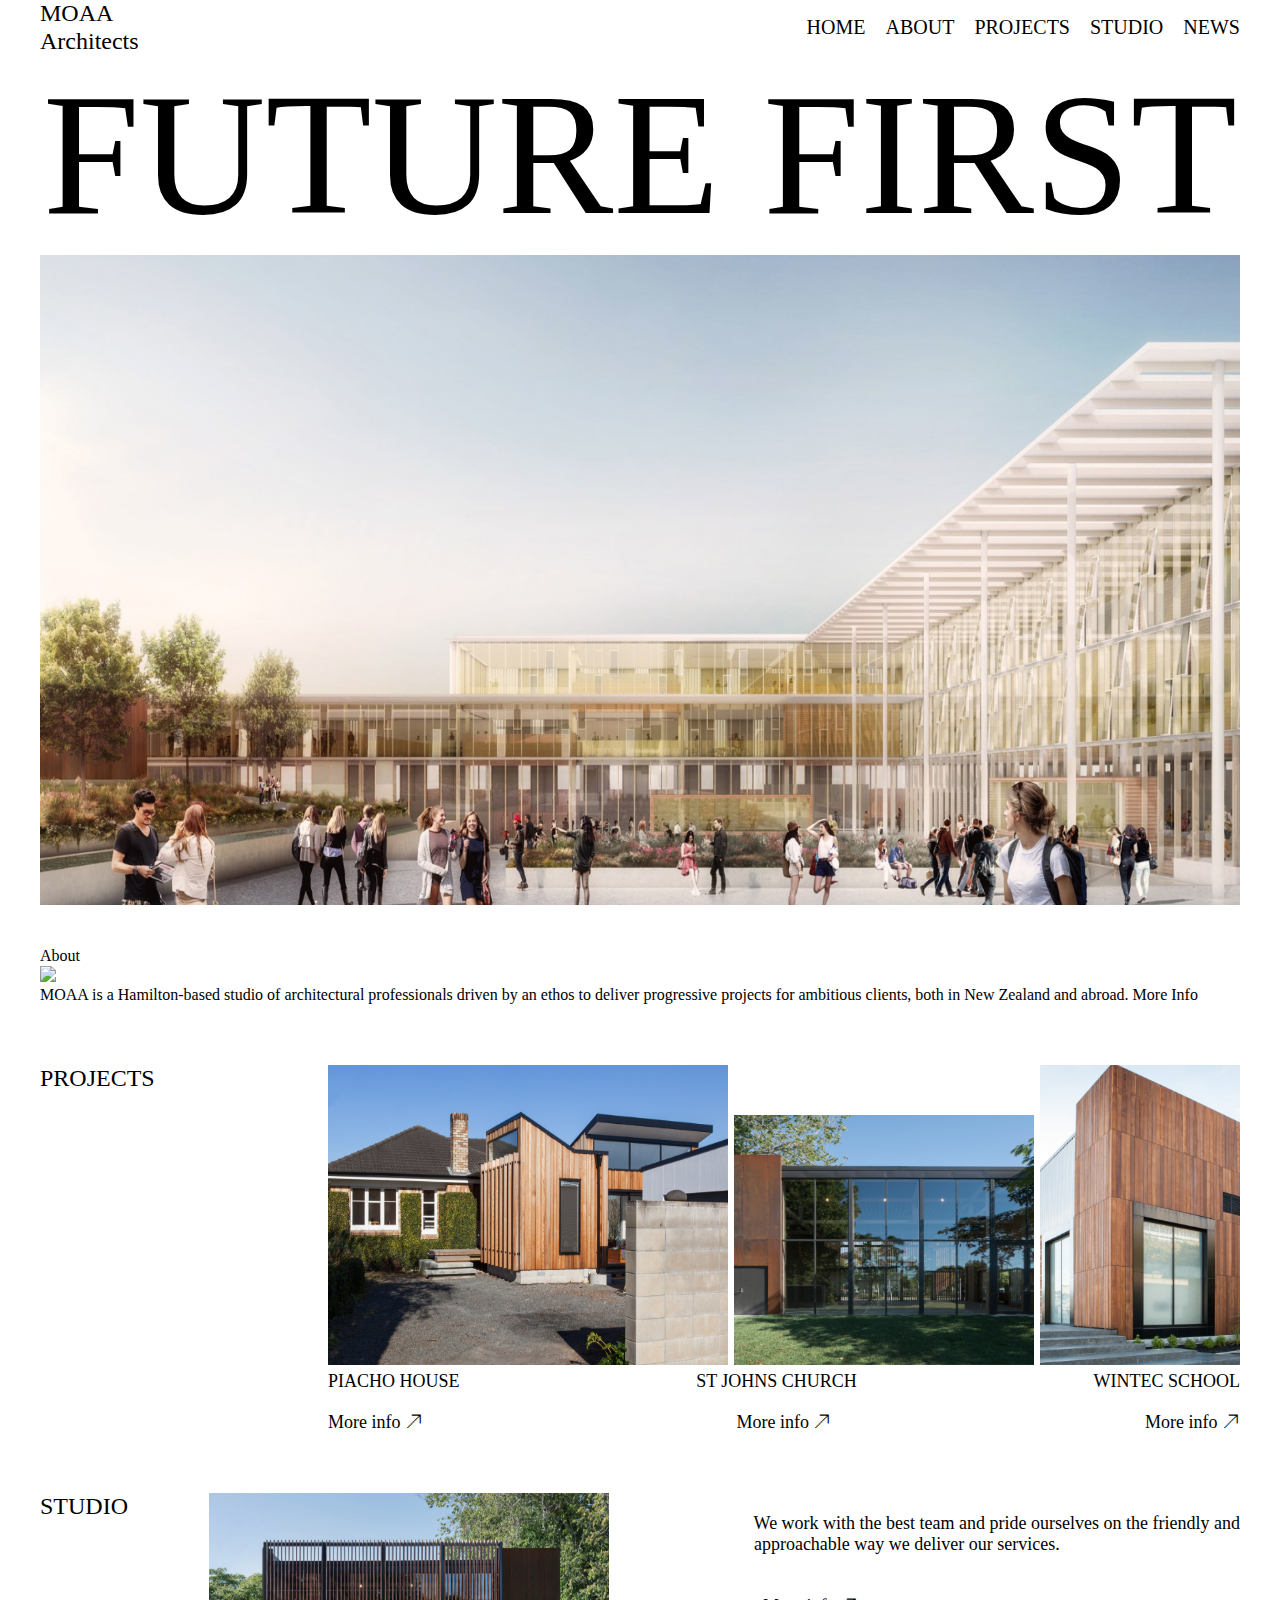
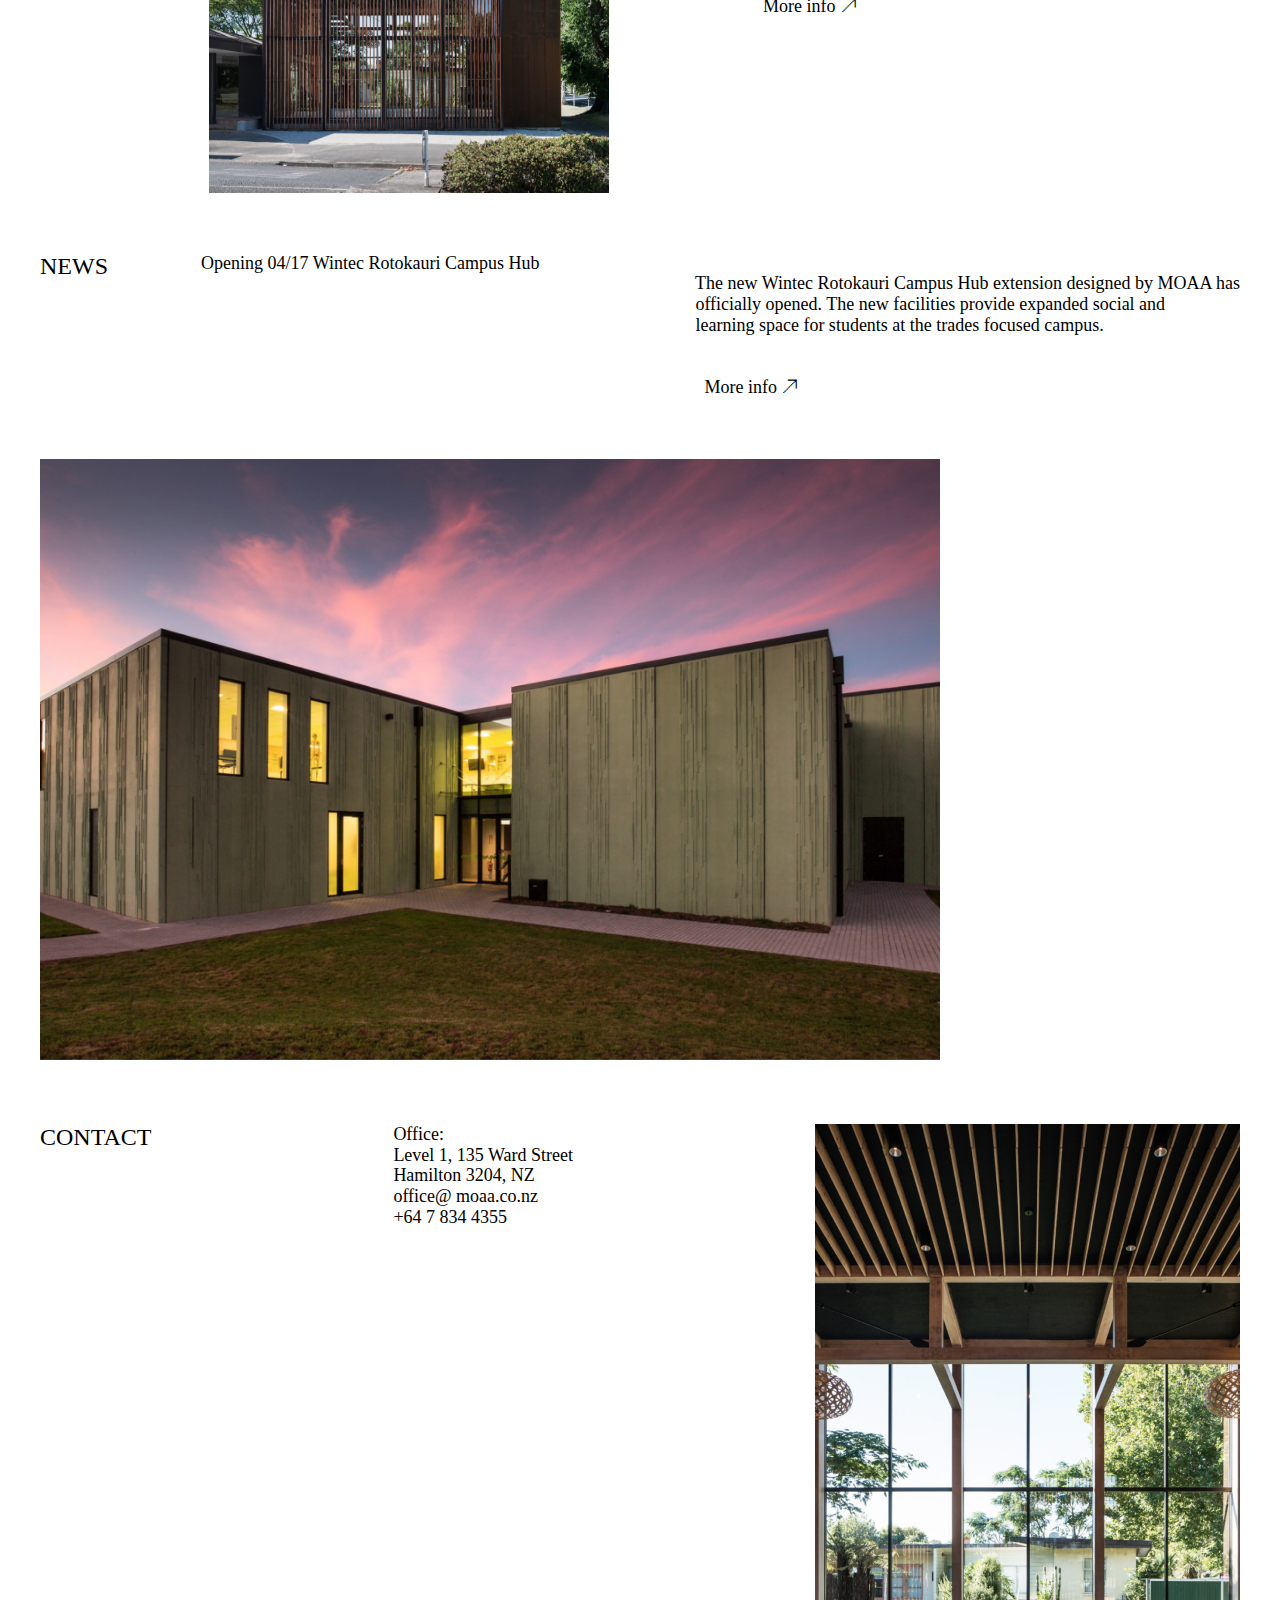
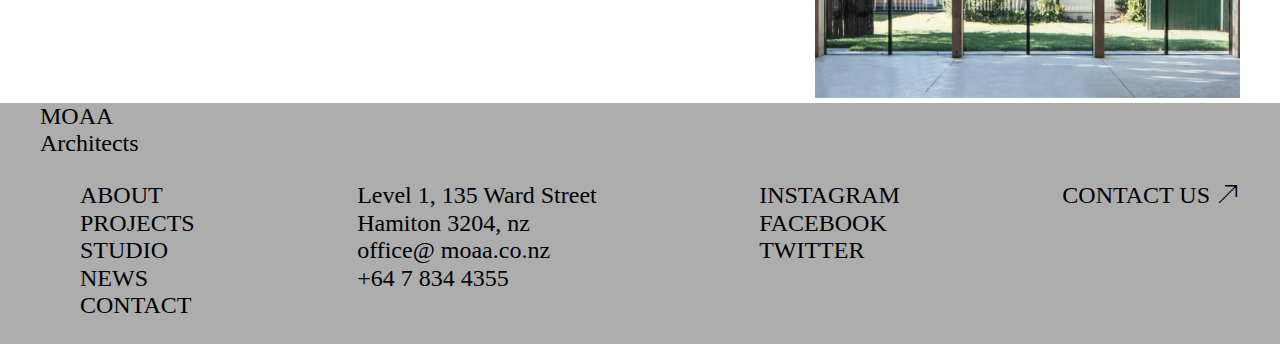
==== index.html @ b85092e6 "Update index.html" ====
<!DOCTYPE html>
<html lang="ru">
  <head>
    <meta charset="UTF-8" />
    <meta name="viewport" content="width=device-width, initial-scale=1.0" />
    <title>head</title>
    <link rel="stylesheet" href="normalize.css" />
    <link rel="stylesheet" href="css.css" />
  </head>
  <body>
    <div class="container">
      <div class="header">
        <div class="header__logo">
          <span>MOAA</span><br />
          <span>Architects</span>
        </div>
        <nav class="header__nav">
          <a href="./index.html">HOME</a>
          <a href="#about">ABOUT</a>
          <a href="#projects">PROJECTS</a>
          <a href="#studio">STUDIO</a>
          <a href="#news">NEWS</a>
        </nav>
      </div>

      <div class="baner">
        <div class="baner__text">
          <span>FUTURE FIRST</span>
          <div>
            <img class="baner__img" src="./image/baner.png" alt=""/>
          </div>
        </div>
      </div>
         <div class="about__section">
    <div class="text-left">
        <span>About</span>
    </div>
    <div class="image-two">
        <img src="img/Новости4.png">
    </div>
    <div class="text-one">
        <span>MOAA is a Hamilton-based studio of architectural professionals driven by an ethos to deliver progressive projects for ambitious clients, both in New Zealand and abroad.</span>
        <a class="text-one" href="">More Info</a>
    </div>
   </div>


        <div class="projects" id="projects">
          <span>PROJECTS</span>
          <div class="projects__img">
            <img src="./image/01.png" alt="" width="400px" height="300px" />
            <img src="./image/02.png" alt="" width="300px" height="250px" />
            <img src="./image/O3.png" alt="" width="200px" height="300px" />
            <div class="projects__text">
              <span>PIACHO HOUSE</span>
              <span>ST JOHNS CHURCH</span>
              <span>WINTEC SCHOOL</span>
            </div>
            <div class="projects__info">
              <a href="">More info 🡥</a>
              <a href="">More info 🡥</a>
              <a href="">More info 🡥</a>
            </div>
          </div>
        </div>

        <div class="studio" id="studio">
          <span>STUDIO</span>
          <img src="./image/05.png" alt="" width="400px" height="300px" />
          <div class="studio__info">
            <span>
              We work with the best team and pride ourselves on the friendly and
              approachable way we deliver our services.
              <div>
                <a href="">More info 🡥</a>
              </div>
            </span>
          </div>
        </div>

        <div class="news" id="news">
          <span>NEWS</span>
          <div class="news__into">
            <span>Opening 04/17 Wintec Rotokauri Campus Hub</span>
          </div>
          <div class="news__info">
            <span>
              The new Wintec Rotokauri Campus Hub extension designed by MOAA has
              officially opened. The new facilities provide expanded social and
              learning space for students at the trades focused campus.
              <div>
                <a href="">More info 🡥</a>
              </div>
            </span>
          </div>
        </div>

        <div class="img">
          <img src="./image/07.png" alt="" width="900px" />
        </div>

        <div class="contact">
          <span>CONTACT</span>
          <div class="contact__info">
            <span>Office:</span>
            <span>Level 1, 135 Ward Street</span>
            <span>Hamilton 3204, NZ</span>
            <span>office@ moaa.co.nz</span>
            <span>+64 7 834 4355</span>
          </div>
          <div class="contact__into">
            <span>
              <img src="./image/09.png" alt="" />
            </span>
          </div>
        </div>
      
    </div>
    <footer>
      <div class="footer">
        <div class="container">
          <div class="footer__logo">
            <span>MOAA</span><br />
            <span>Architects</span>
          </div>
          <div class="footer__info">
            <ul>
              <li>ABOUT</li>
              <li>PROJECTS</li>
              <li>STUDIO</li>
              <li>NEWS</li>
              <li>CONTACT</li>
            </ul>

            <div class="footer__txt">
              <span>Level 1, 135 Ward Street</span>
              <span>Hamiton 3204, nz</span>
              <span>office@ moaa.co.nz</span>
              <span>+64 7 834 4355</span>
            </div>

            <div class="footer__txt">
              <span>INSTAGRAM</span>
              <span>FACEBOOK</span>
              <span>TWITTER</span>
            </div>

            <div class="footer__txt">
              <a href="">CONTACT US 🡥</a>
            </div>
          </div>
        </div>
      </div>
    </footer>
  </body>
</html>
---- css.css ----
.header {
  display: flex;
  justify-content: space-between;
}

.header__logo {
  font-size: 24px;
}
.banner__img{
  width: 1200px;
}
.header__nav {
  font-size: 20px;
  display: flex;
  align-items: center;
  gap: 20px;
}
a {
  color: black;
  text-decoration: none;
}
a:hover {
  text-decoration: underline;
}
.container {
  margin: 0 auto;
  width: 1200px;
}
.baner__text {
  font-size: 174px;
  text-align: center;
}
.baner__img {
  width: 1200px;
  height: 650px;
}
.about {
  font-size: 24px;
  display: flex;
  justify-content: space-between;
  order: 1;
}
.about__img{
  order: 2;
}
li {
  list-style-type: none;
}
.about__info {
  display: flex;
  flex-direction: column;
  justify-content: space-between;
  white-space: pre;
  font-size: 18px;
  order: 3;
}

.projects {
  font-size: 24px;
  display: flex;
  justify-content: space-between;
  margin-top: 5%;
}

.projects__text {
  display: flex;
  justify-content: space-between;
  font-size: 18px;
}
.projects__info {
  margin-top: 20px;
  display: flex;
  justify-content: space-between;
  font-size: 18px;
}
.studio {
  font-size: 24px;
  display: flex;
  justify-content: space-between;
  margin-top: 5%;
}
.studio__info {
  display: flex;
  flex-direction: column;
  justify-content: space-between;
  white-space: pre;
  font-size: 18px;
}

.news {
  font-size: 24px;
  display: flex;
  justify-content: space-between;
  margin-top: 5%;
}
.news__info {
  display: flex;
  flex-direction: column;
  justify-content: space-between;
  white-space: pre;
  font-size: 18px;
}
.news__into {
  font-size: 18px;
}

.contact {
  font-size: 24px;
  display: flex;
  justify-content: space-between;
  margin-top: 5%;
}
.contact__info {
  display: flex;
  flex-direction: column;
  font-size: 18px;
}

.contact__into {
  font-size: 18px;
}
.footer {
  background-color: rgb(173, 173, 173);
  font-size: 24px;
}
.footer__info {
  font-size: 18px;
  display: flex;
  justify-content: space-between;
  font-size: 24px;
}

.footer__container {
  margin: 0 auto;
  width: 1200px;
}
.footer__txt {
  display: flex;
  flex-direction: column;
  font-size: 24px;
  margin-top: 2%;
}
@media(max-width:430px){
  /* .header{
    display: none;
  } */
  .baner__text{
    max-width: 25%;
  }
  .banner__img{
    display: flex;
    max-width: 900px;
    max-height: 1000px;
  }
  .about{
    font-size: 100px;
    display: flex;
    flex-direction: column;
    order: 1;
  }
  .about__img{
    order: 3;
    max-width: 900px;
    max-height: 500px;
  }
  .about__info{
    font-size: 50px;
    order: 2;
  }
}
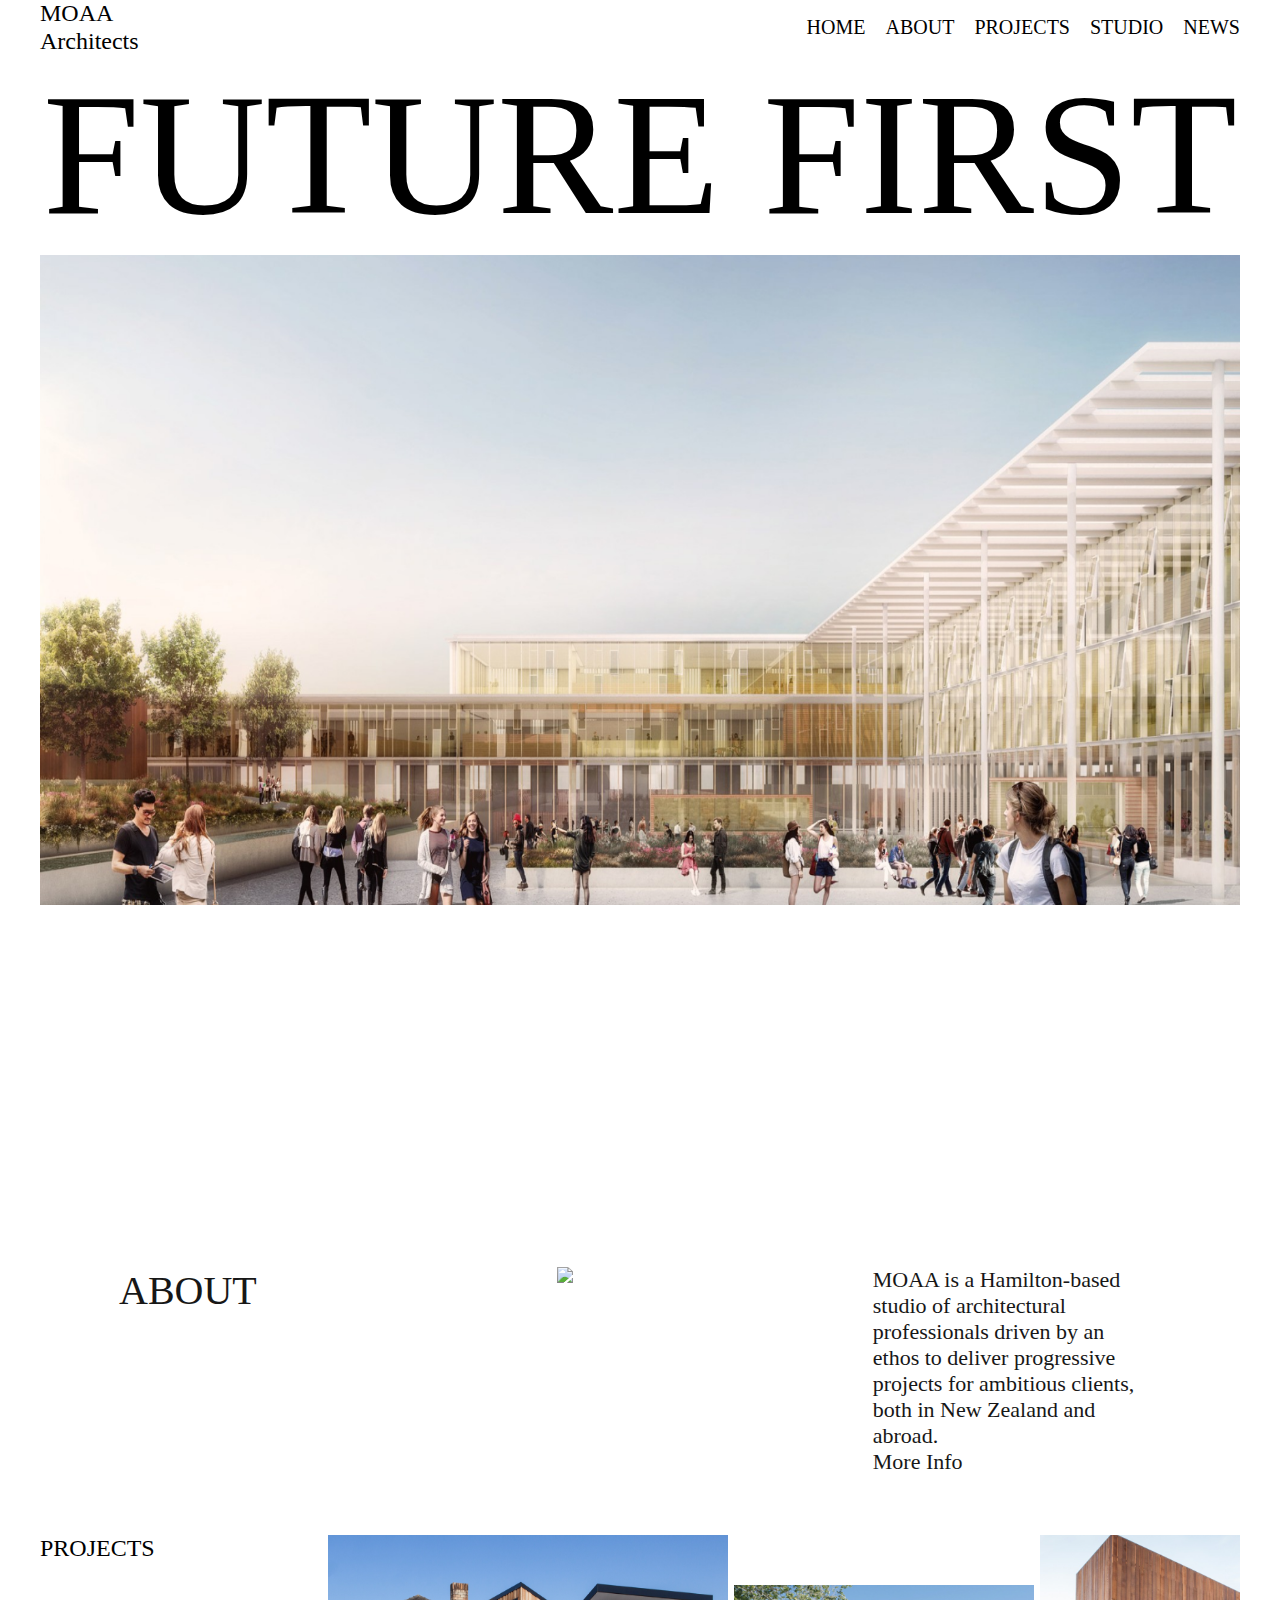
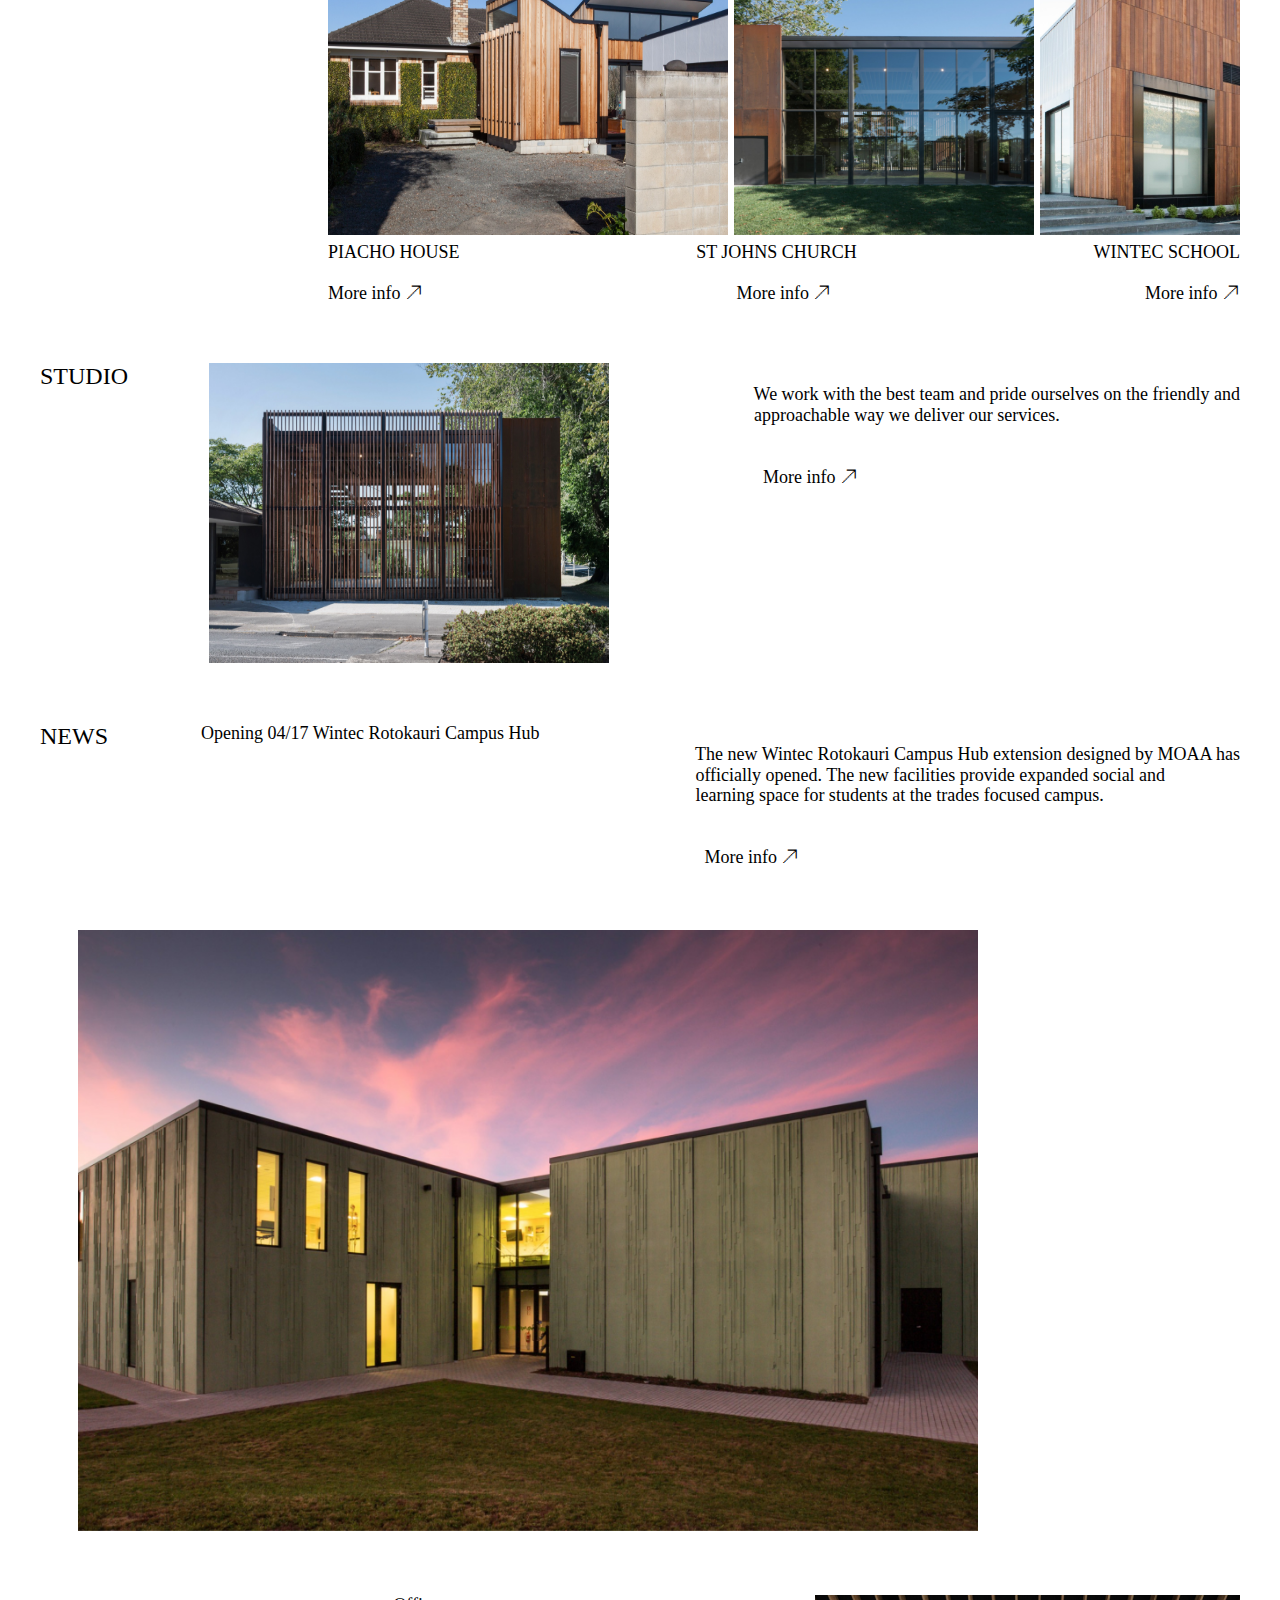
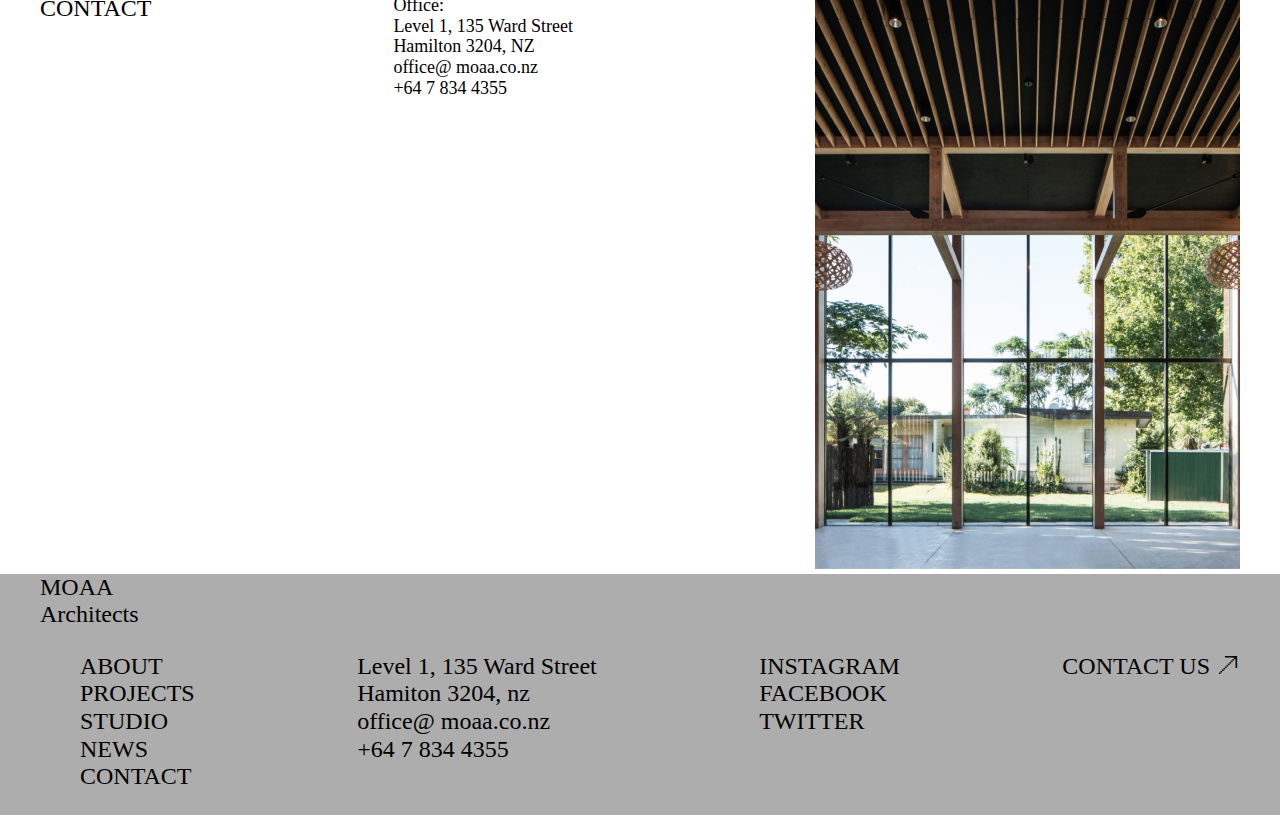
==== commit a654b7bb: "Update index.html" ====
--- a/index.html
+++ b/index.html
@@ -36,7 +36,7 @@
         <span>About</span>
     </div>
     <div class="image-two">
-        <img src="img/Новости4.png">
+        <img src="img/about.jpg">
     </div>
     <div class="text-one">
         <span>MOAA is a Hamilton-based studio of architectural professionals driven by an ethos to deliver progressive projects for ambitious clients, both in New Zealand and abroad.</span>
--- a/css.css
+++ b/css.css
@@ -14,6 +14,53 @@
   display: flex;
   align-items: center;
   gap: 20px;
+}
+.about__section{
+    display: flex;
+    justify-content: space-between;
+    column-gap: 300px;
+    margin-top: 320px;
+    margin-left: 79px;
+    margin-right: 85px;
+}
+.text-left{
+
+    color: var(--foreground-color, #171717);
+    font-family: Helvetica Neue;
+    font-size: 40px;
+    font-style: normal;
+    font-weight: 400;
+    line-height: normal;
+    text-transform: uppercase;
+}
+    
+
+.text-one{
+    text-decoration: none;
+    color: var(--foreground-color, #171717);
+    display: flex;
+    max-width: 500px;
+    flex-direction: column;
+    justify-content: space-between;
+    flex-direction: column;
+    font-family: Helvetica Neue;
+    font-size: 22px;
+    font-style: normal;
+    font-weight: 300;
+    line-height: normal;
+}
+.PROJECTS__section{
+    display: flex;
+    justify-content: space-between;
+    margin-top: 330px;
+    margin-left: 80px;
+    
+}
+.image-three{
+    
+}
+.img{
+    margin-left: 38px;
 }
 a {
   color: black;
@@ -167,4 +214,4 @@
     font-size: 50px;
     order: 2;
   }
-}+}
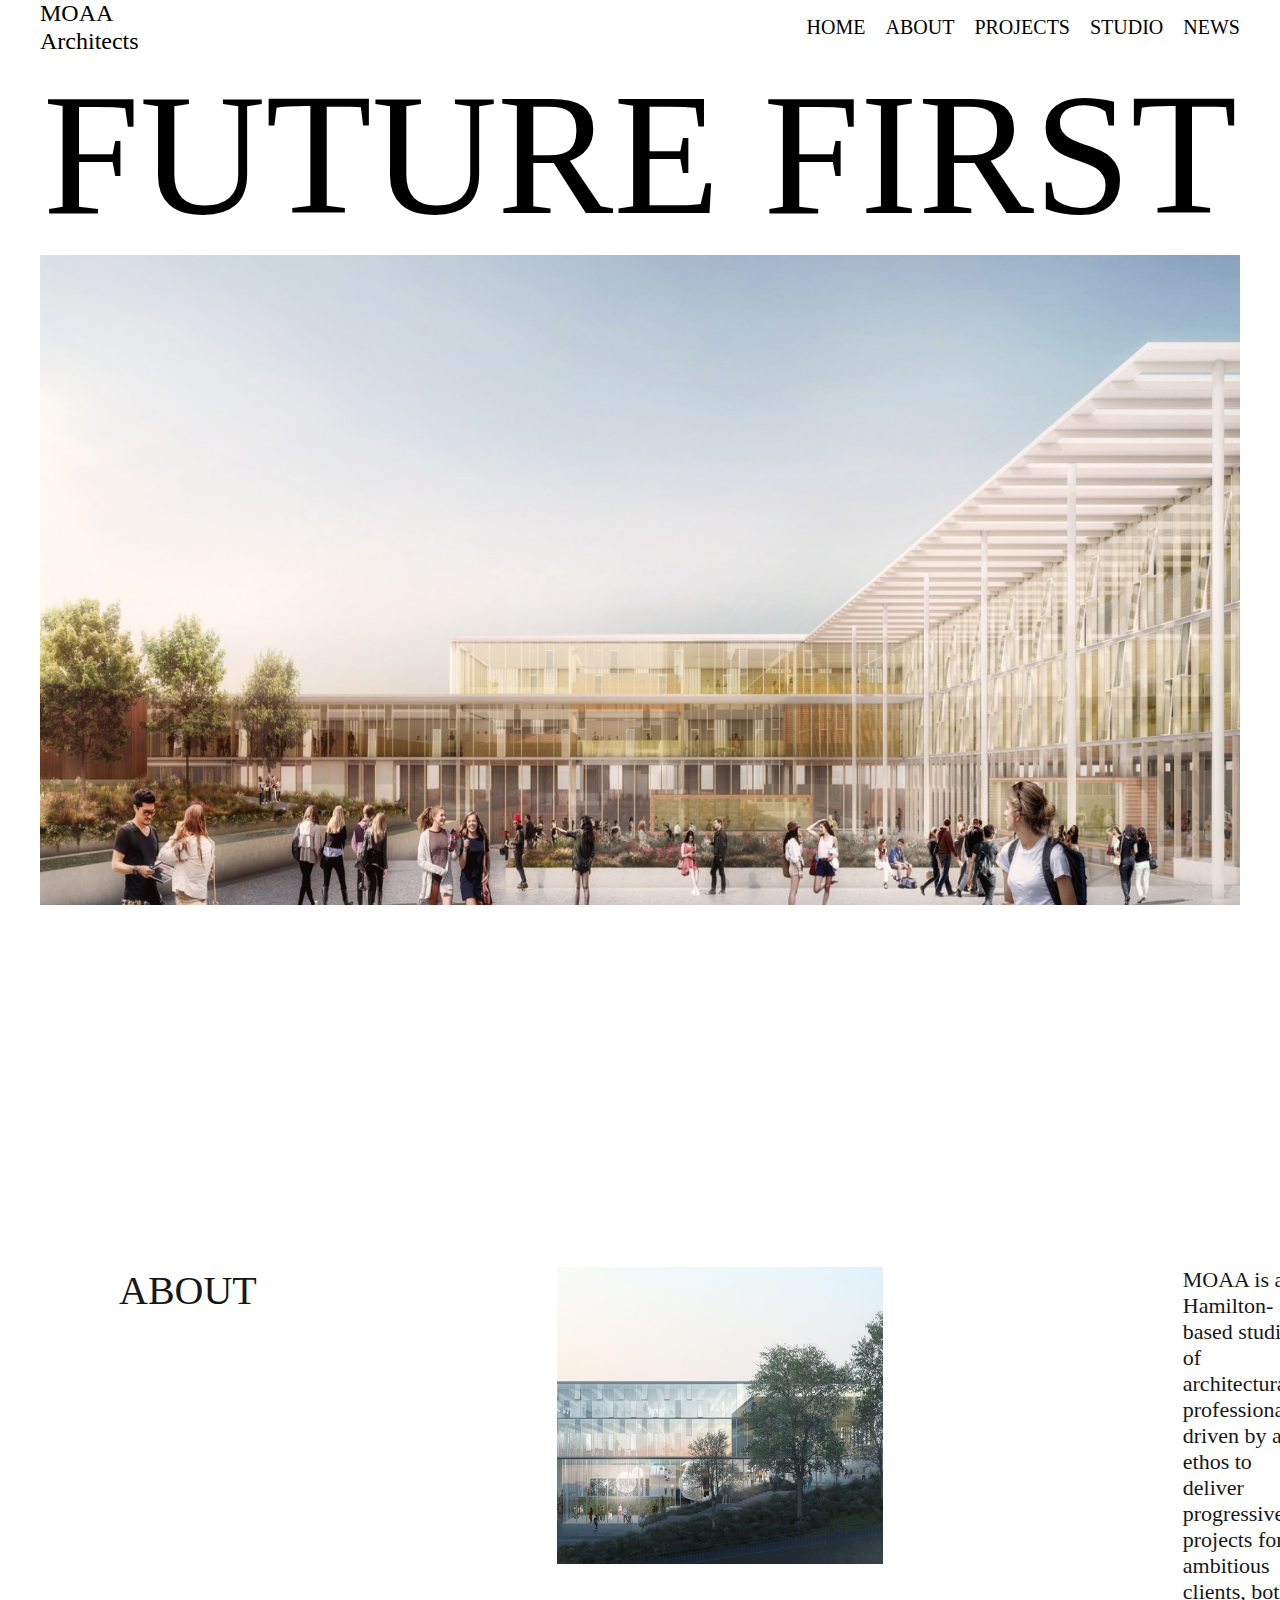
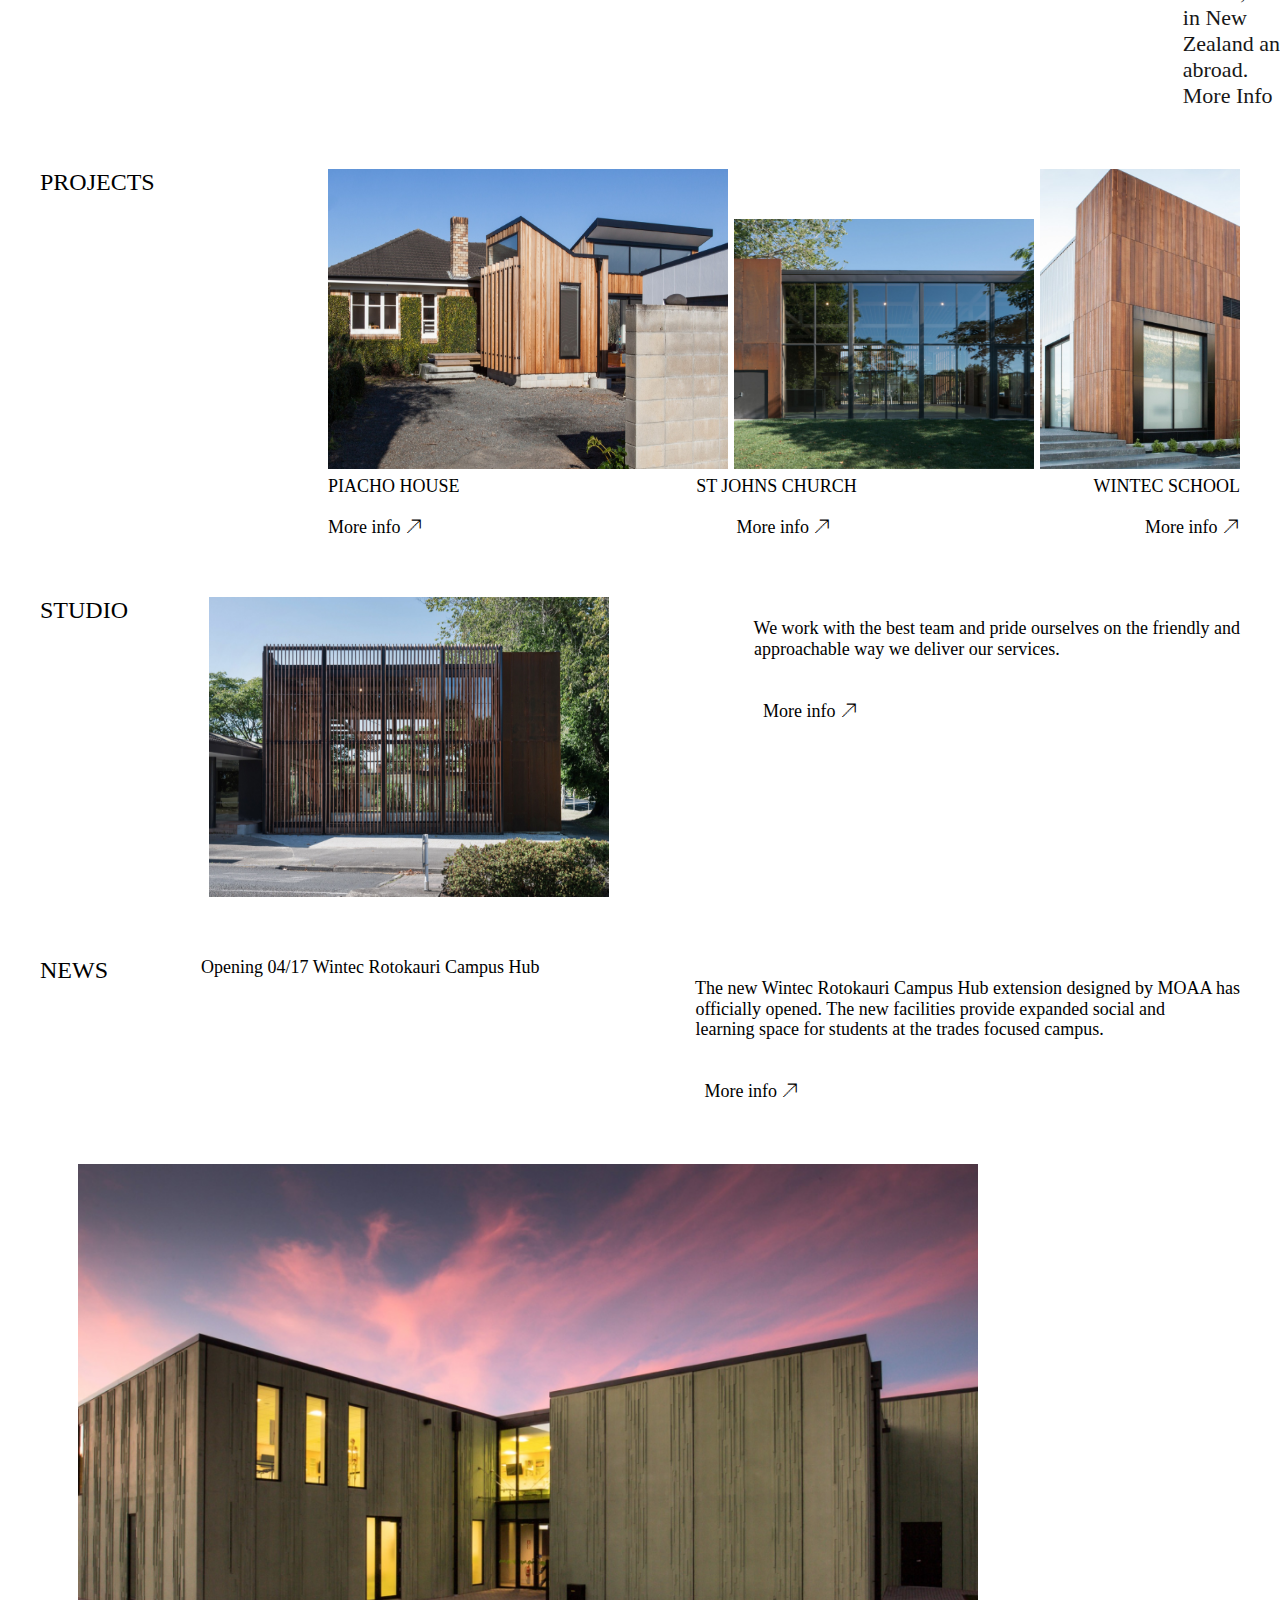
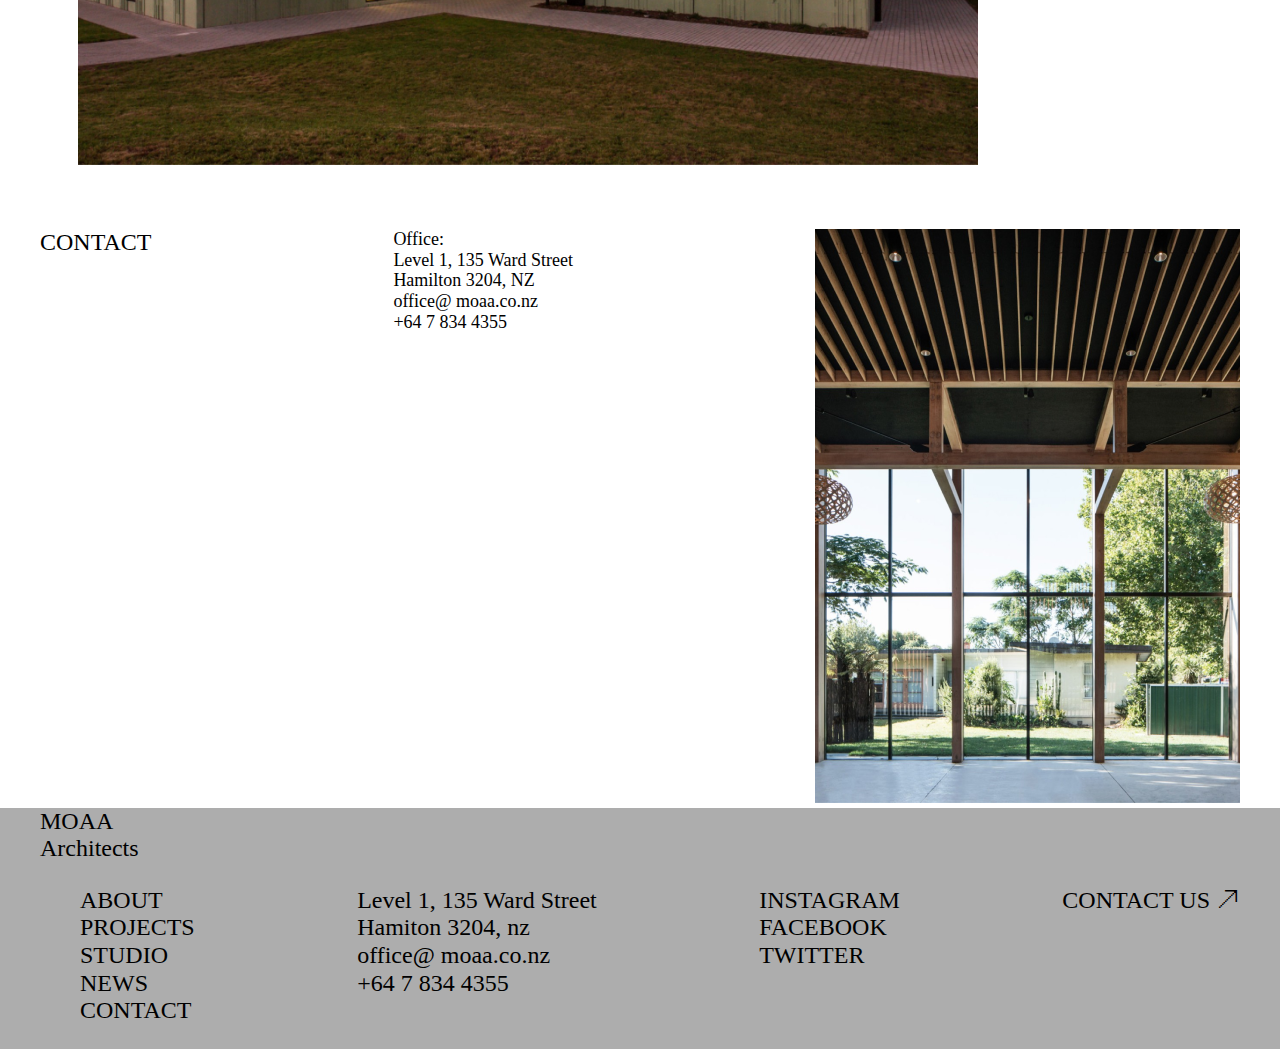
==== commit ad14dad9: "Update index.html" ====
--- a/index.html
+++ b/index.html
@@ -36,7 +36,7 @@
         <span>About</span>
     </div>
     <div class="image-two">
-        <img src="img/about.jpg">
+        <img src="image/about.jpg">
     </div>
     <div class="text-one">
         <span>MOAA is a Hamilton-based studio of architectural professionals driven by an ethos to deliver progressive projects for ambitious clients, both in New Zealand and abroad.</span>
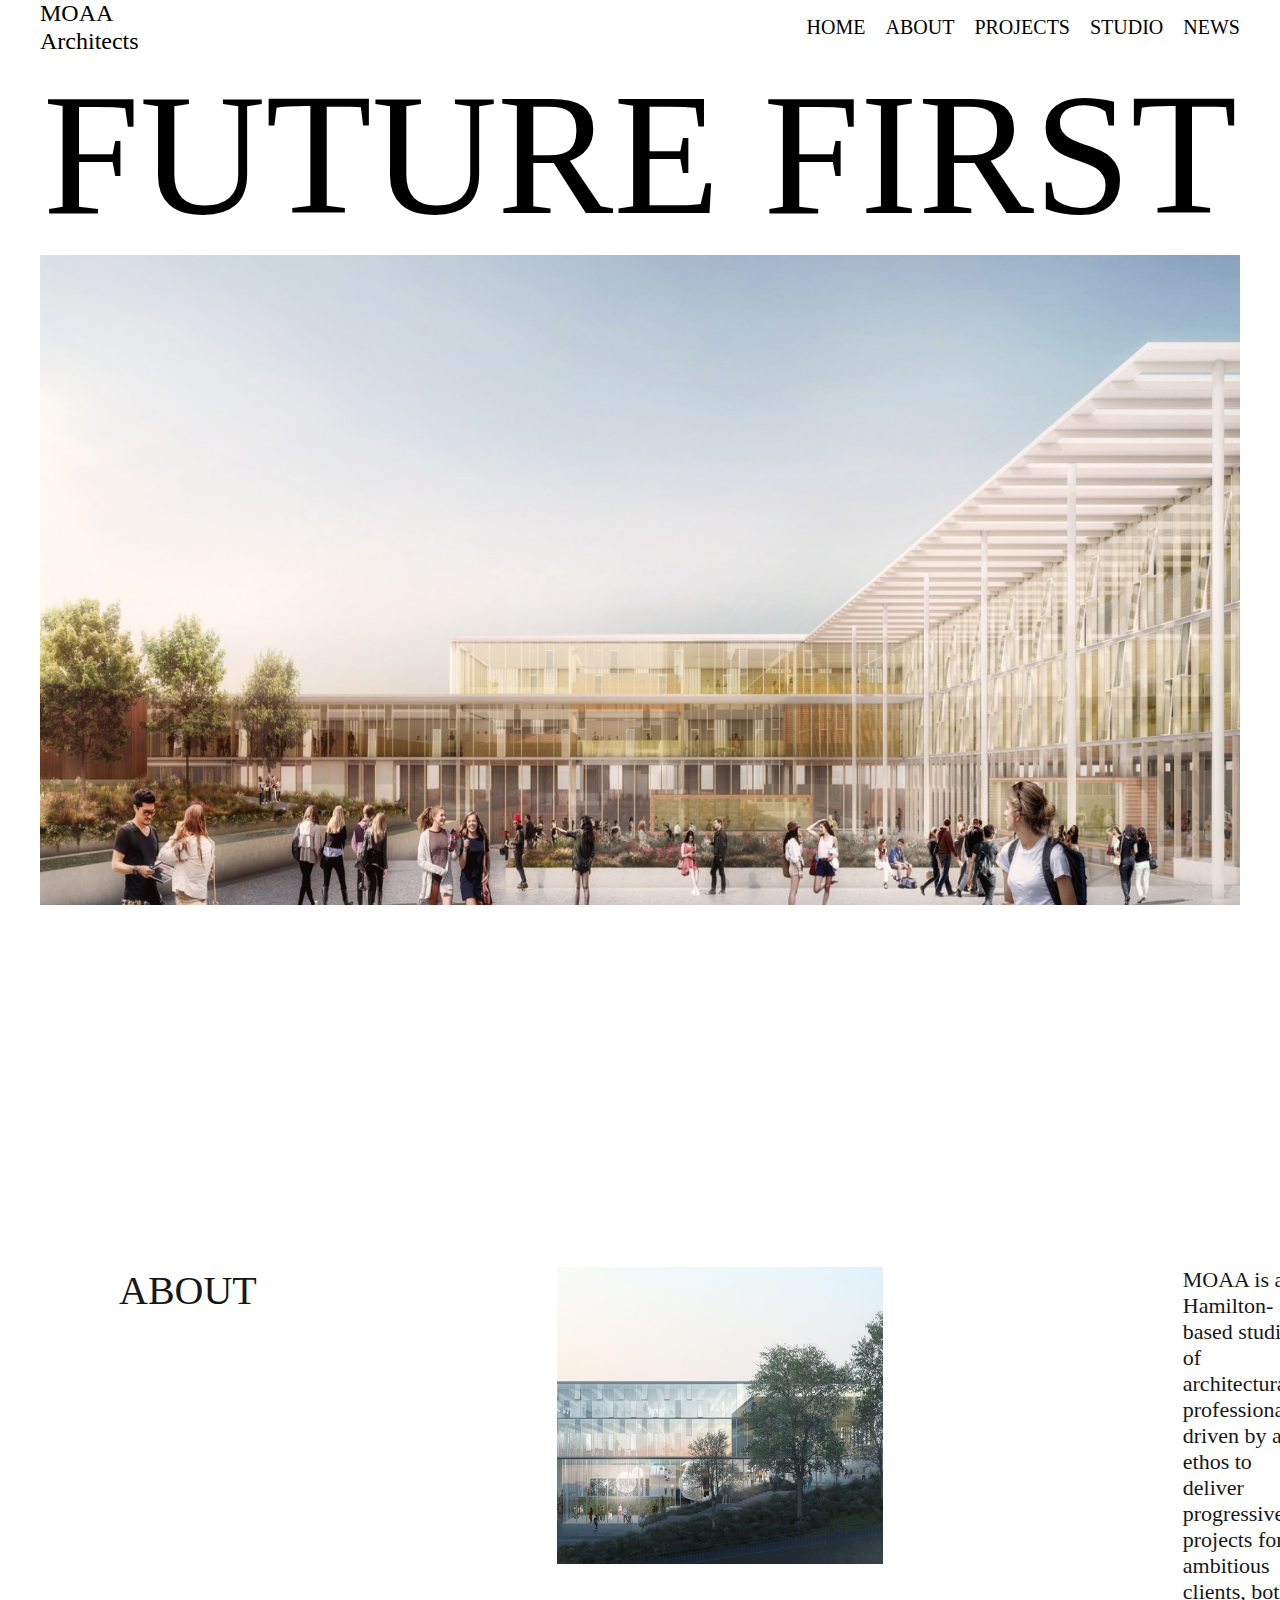
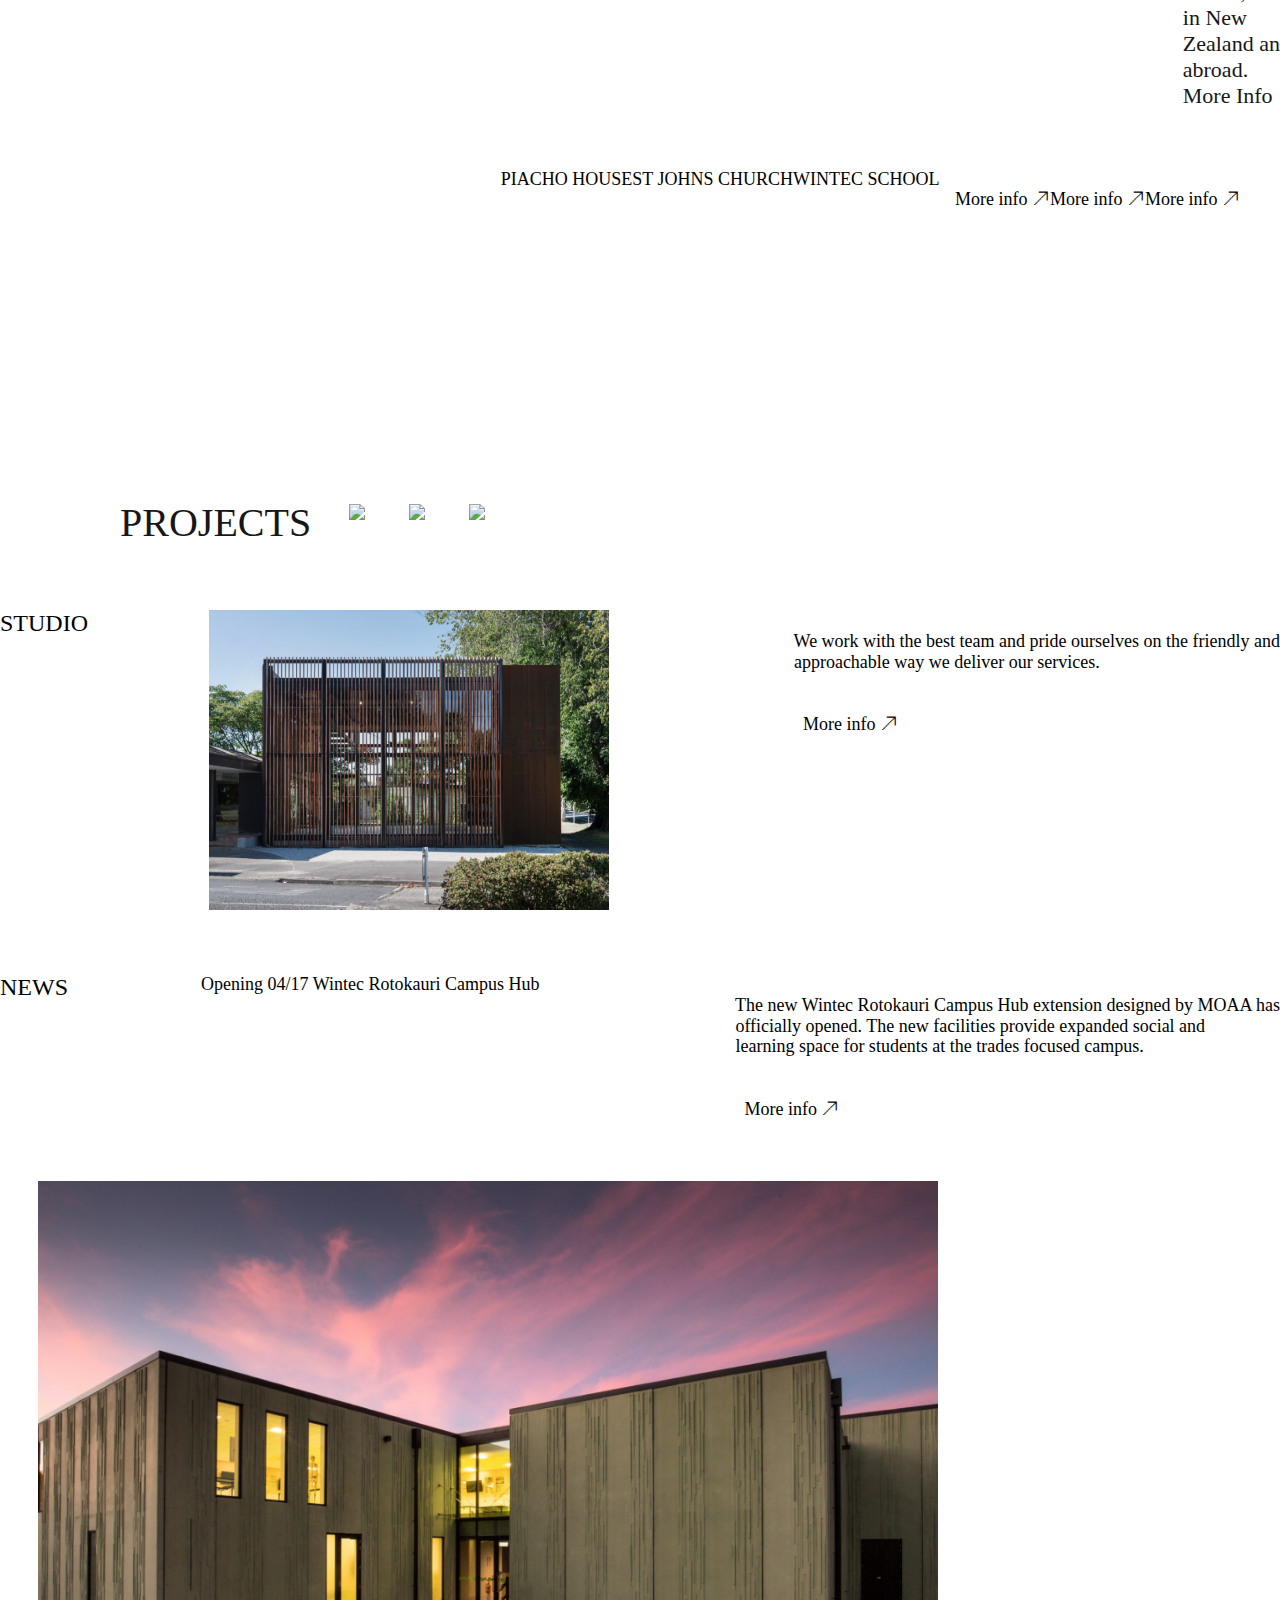
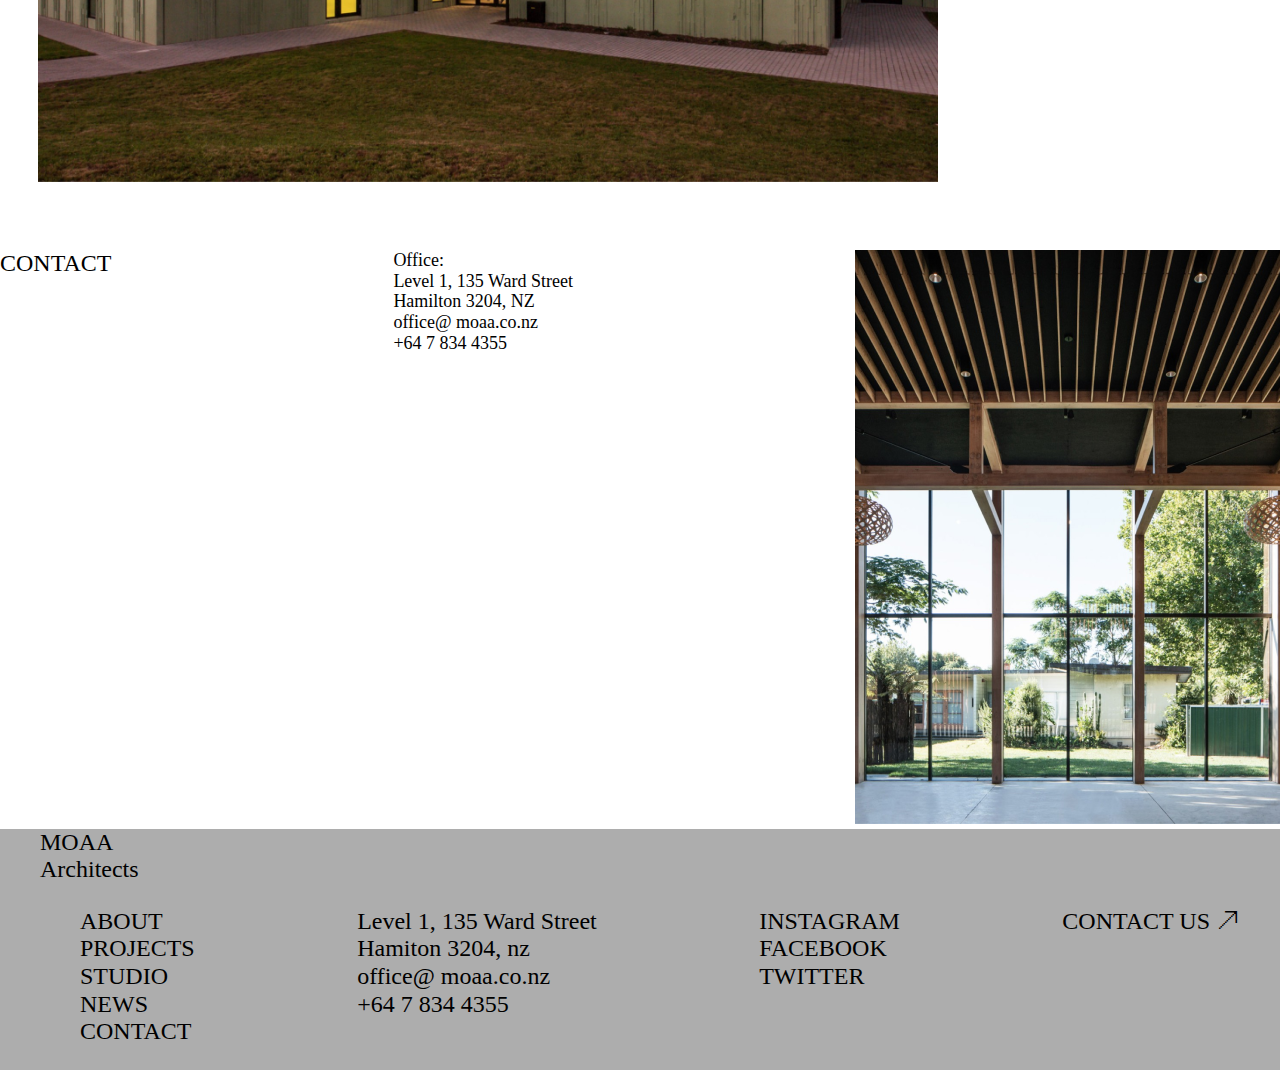
==== commit ee156da7: "Update index.html" ====
--- a/index.html
+++ b/index.html
@@ -46,11 +46,19 @@
 
 
         <div class="projects" id="projects">
-          <span>PROJECTS</span>
-          <div class="projects__img">
-            <img src="./image/01.png" alt="" width="400px" height="300px" />
-            <img src="./image/02.png" alt="" width="300px" height="250px" />
-            <img src="./image/O3.png" alt="" width="200px" height="300px" />
+          <div class="PROJECTS__section">
+    <div class="text-left">
+        <span>PROJECTS</span>
+    </div>
+    <div class="image-three">
+        <img class="img" src="image/Проект1_1.png">
+    
+        <img class="img"  src="image/Проект2_7.png">
+    
+        <img class="img"  src="image/Проект4_4.png">
+    </div>
+    
+   </div>
             <div class="projects__text">
               <span>PIACHO HOUSE</span>
               <span>ST JOHNS CHURCH</span>
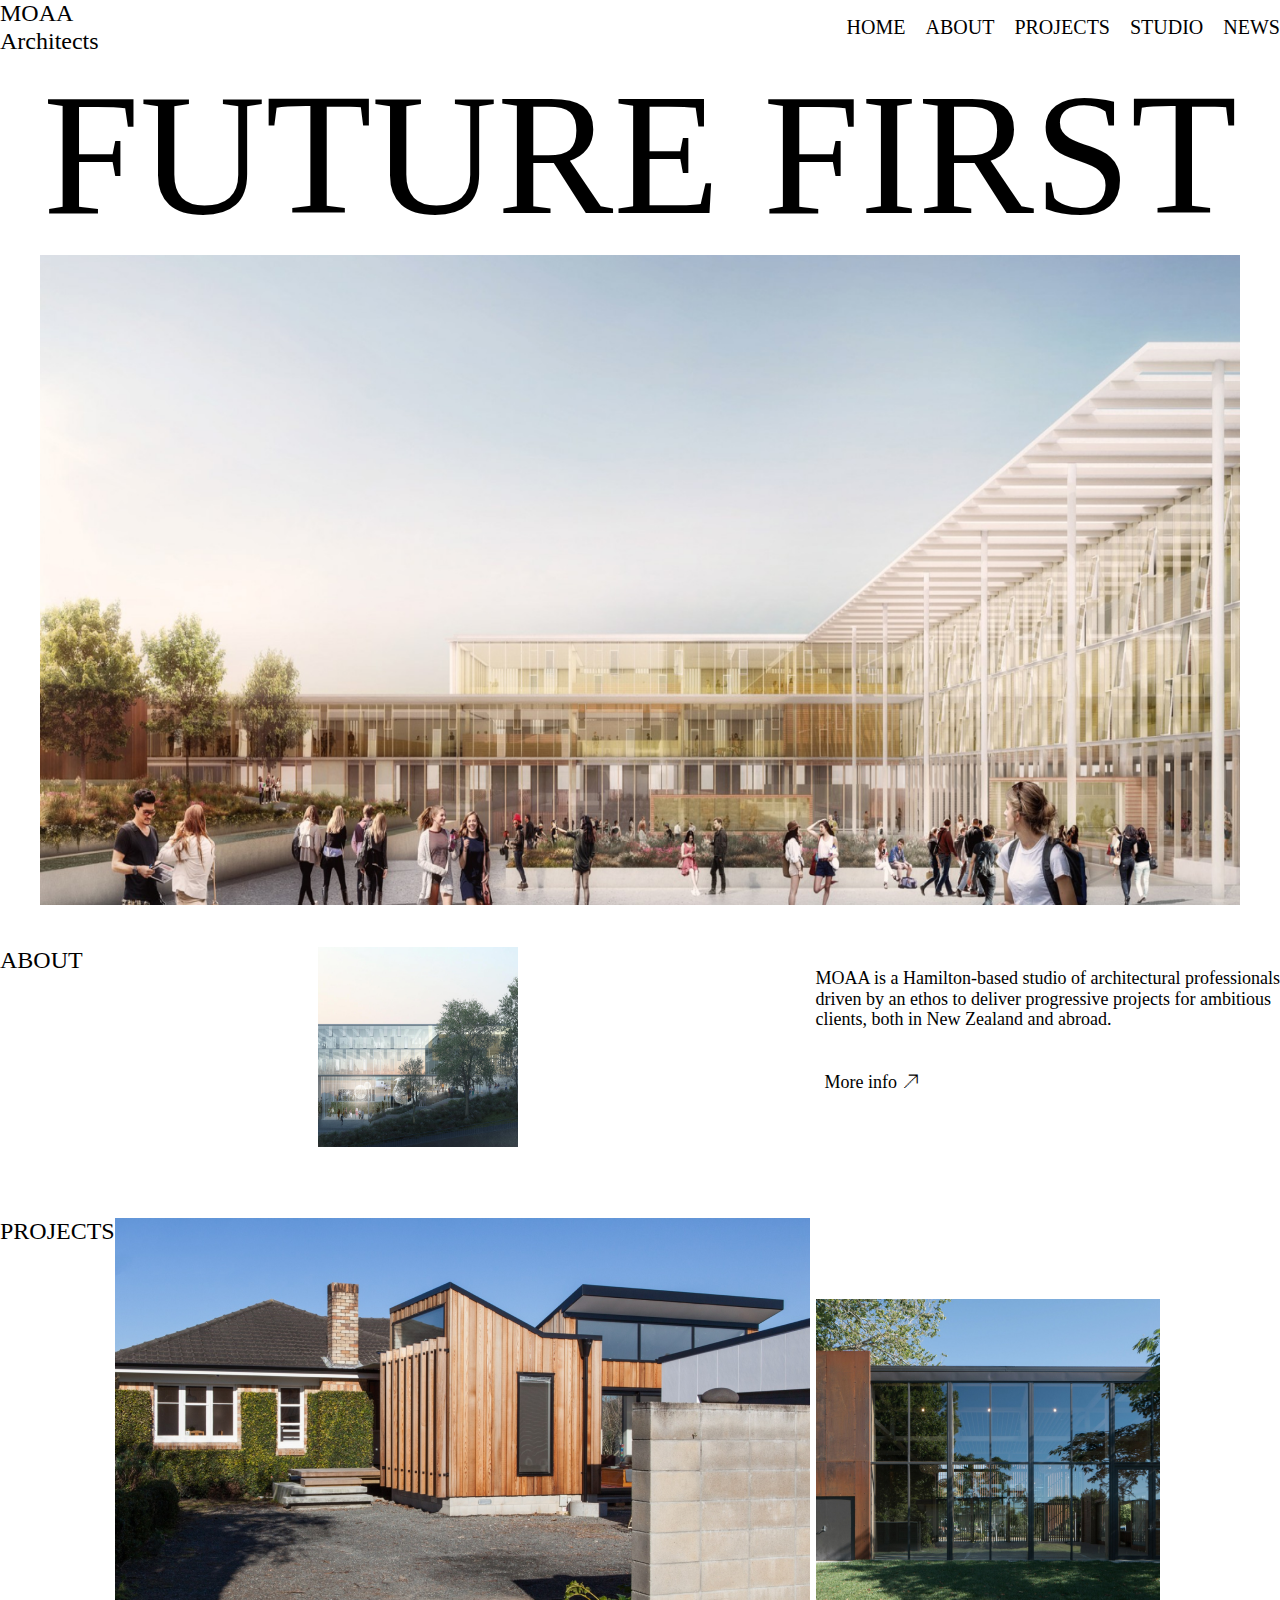
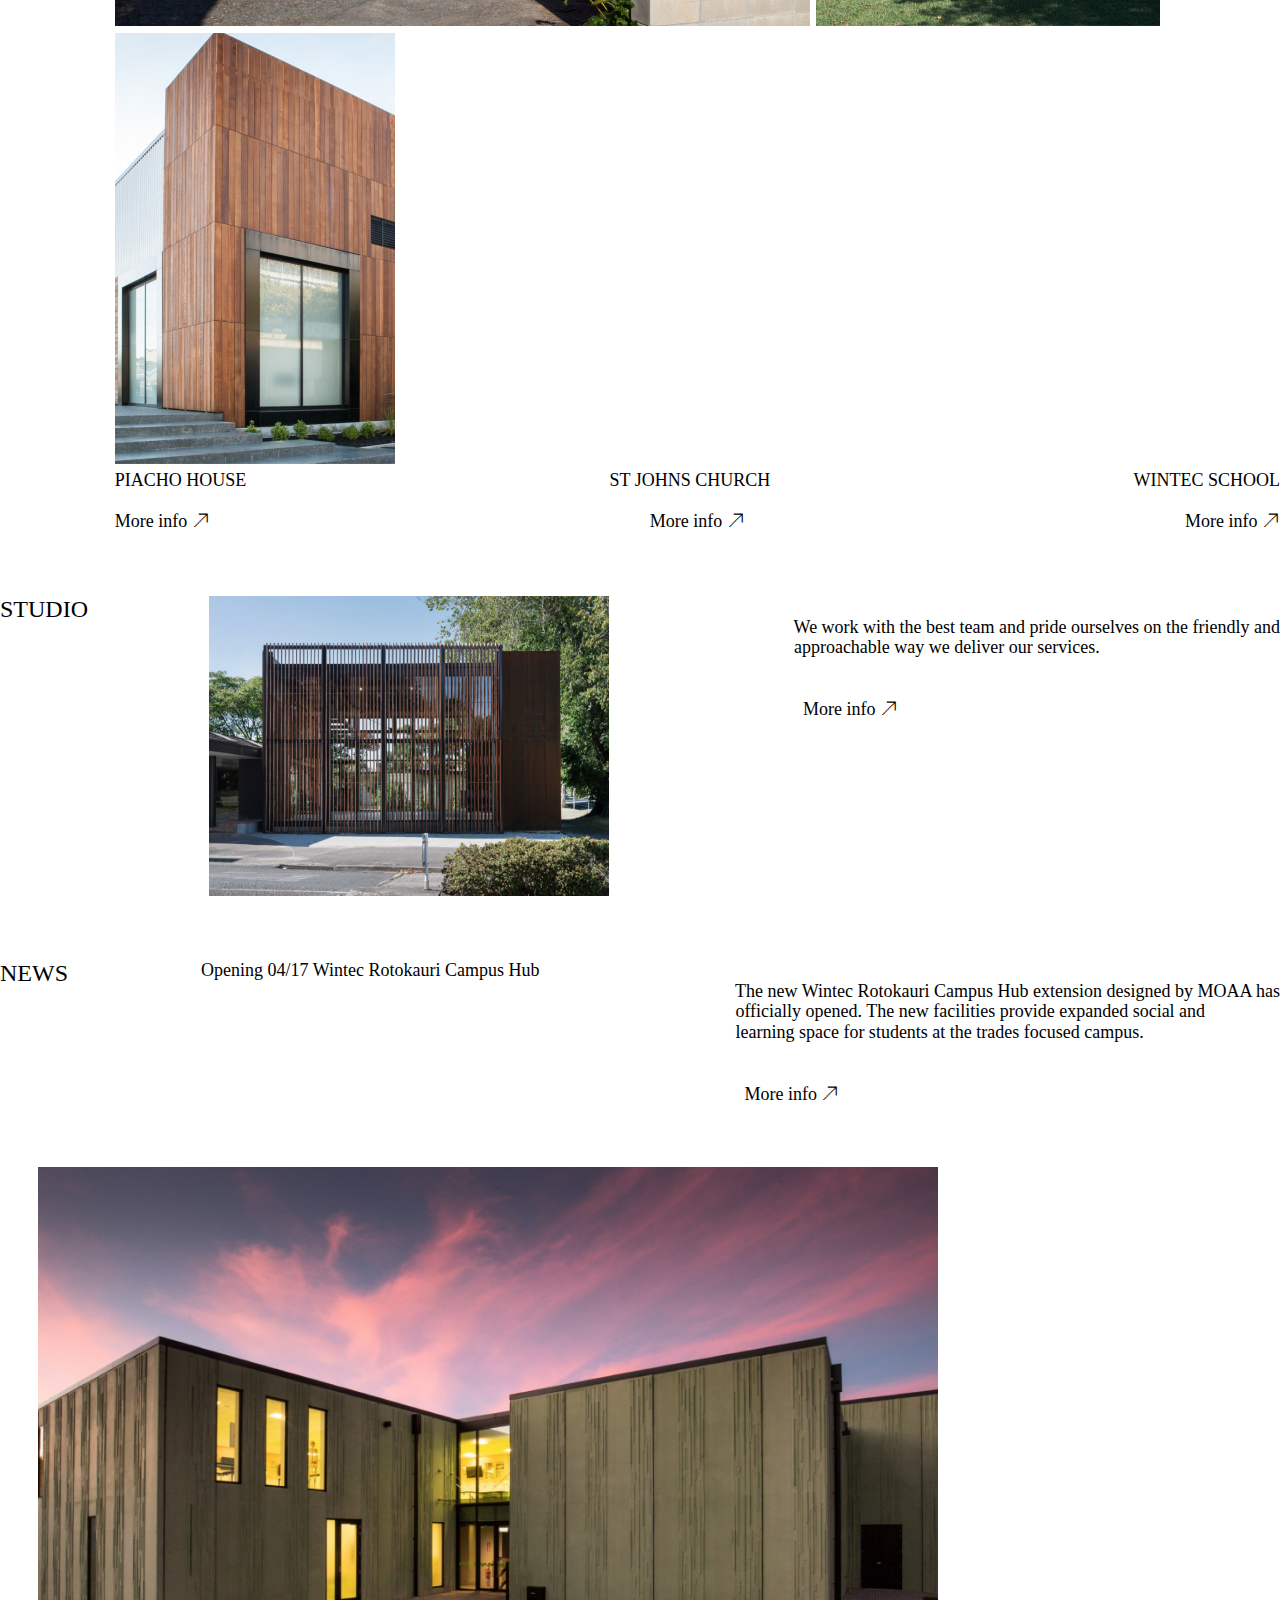
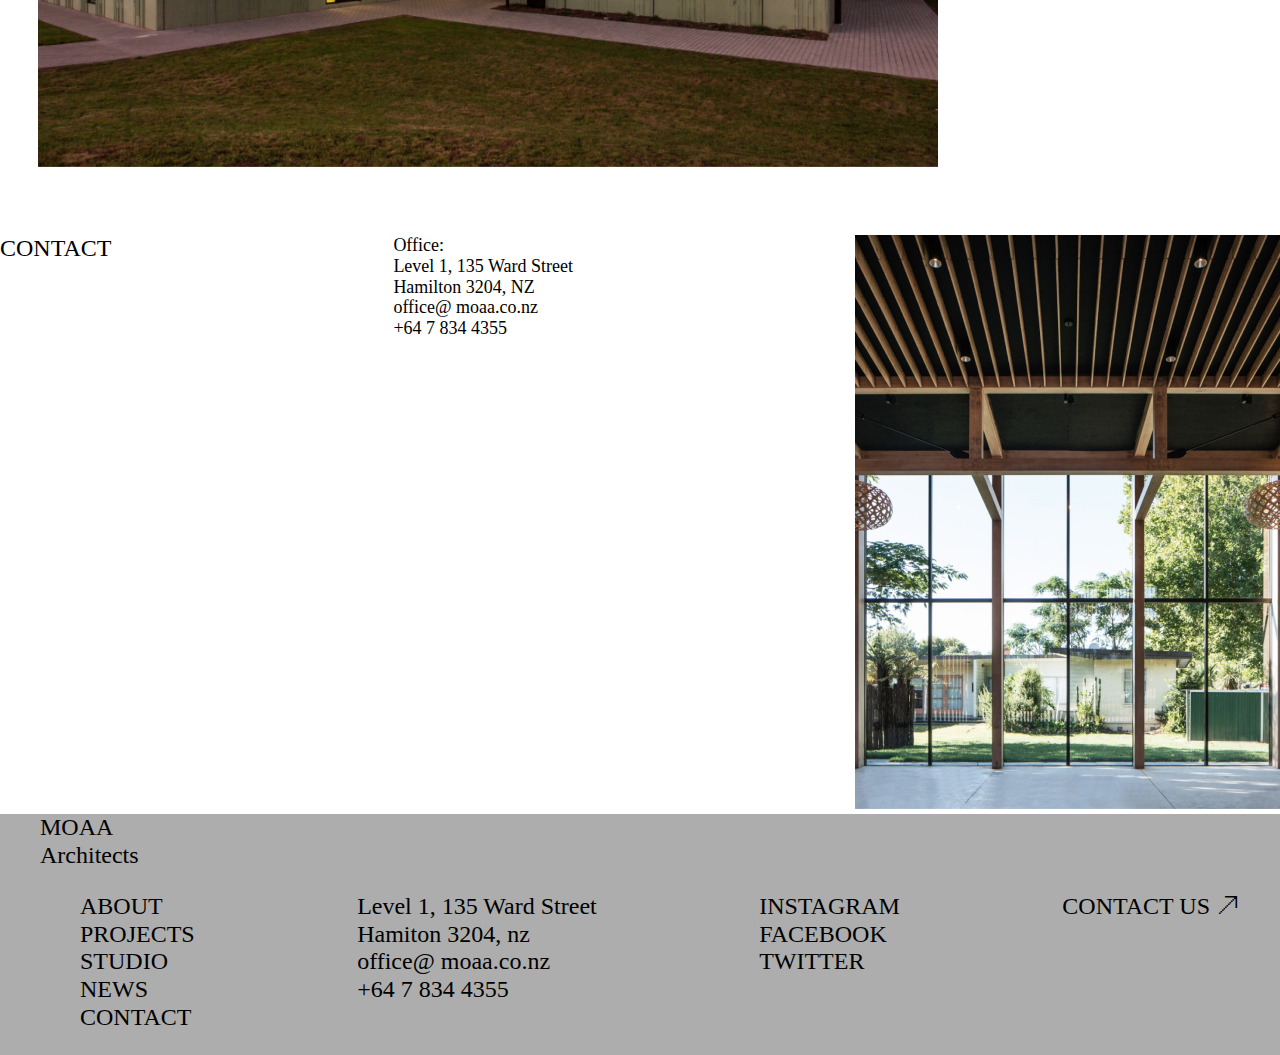
==== commit 784c49af: "Update index.html" ====
--- a/index.html
+++ b/index.html
@@ -8,7 +8,8 @@
     <link rel="stylesheet" href="css.css" />
   </head>
   <body>
-    <div class="container">
+   <header>
+     <main>
       <div class="header">
         <div class="header__logo">
           <span>MOAA</span><br />
@@ -22,6 +23,7 @@
           <a href="#news">NEWS</a>
         </nav>
       </div>
+      </header>
 
       <div class="baner">
         <div class="baner__text">
@@ -31,34 +33,28 @@
           </div>
         </div>
       </div>
-         <div class="about__section">
-    <div class="text-left">
-        <span>About</span>
-    </div>
-    <div class="image-two">
-        <img src="image/about.jpg">
-    </div>
-    <div class="text-one">
-        <span>MOAA is a Hamilton-based studio of architectural professionals driven by an ethos to deliver progressive projects for ambitious clients, both in New Zealand and abroad.</span>
-        <a class="text-one" href="">More Info</a>
-    </div>
-   </div>
+        <div class="about" id="about">
+          <span>ABOUT</span>
 
+          <img class="about__img" src="./image/about.jpg" alt="" width="200px" height="200px" />
+          <div class="about__info">
+            <span>
+              MOAA is a Hamilton-based studio of architectural professionals
+              driven by an ethos to deliver progressive projects for ambitious
+              clients, both in New Zealand and abroad.
+              <div>
+                <a href="">More info 🡥</a>
+              </div>
+            </span>
+          </div>
+        </div>
 
         <div class="projects" id="projects">
-          <div class="PROJECTS__section">
-    <div class="text-left">
-        <span>PROJECTS</span>
-    </div>
-    <div class="image-three">
-        <img class="img" src="image/Проект1_1.png">
-    
-        <img class="img"  src="image/Проект2_7.png">
-    
-        <img class="img"  src="image/Проект4_4.png">
-    </div>
-    
-   </div>
+          <span>PROJECTS</span>
+          <div class="projects__img">
+            <img src="./image/01.png" alt="" />
+            <img src="./image/02.png" alt="" />
+            <img src="./image/O3.png" alt="" />
             <div class="projects__text">
               <span>PIACHO HOUSE</span>
               <span>ST JOHNS CHURCH</span>
@@ -124,6 +120,7 @@
         </div>
       
     </div>
+    </main>
     <footer>
       <div class="footer">
         <div class="container">
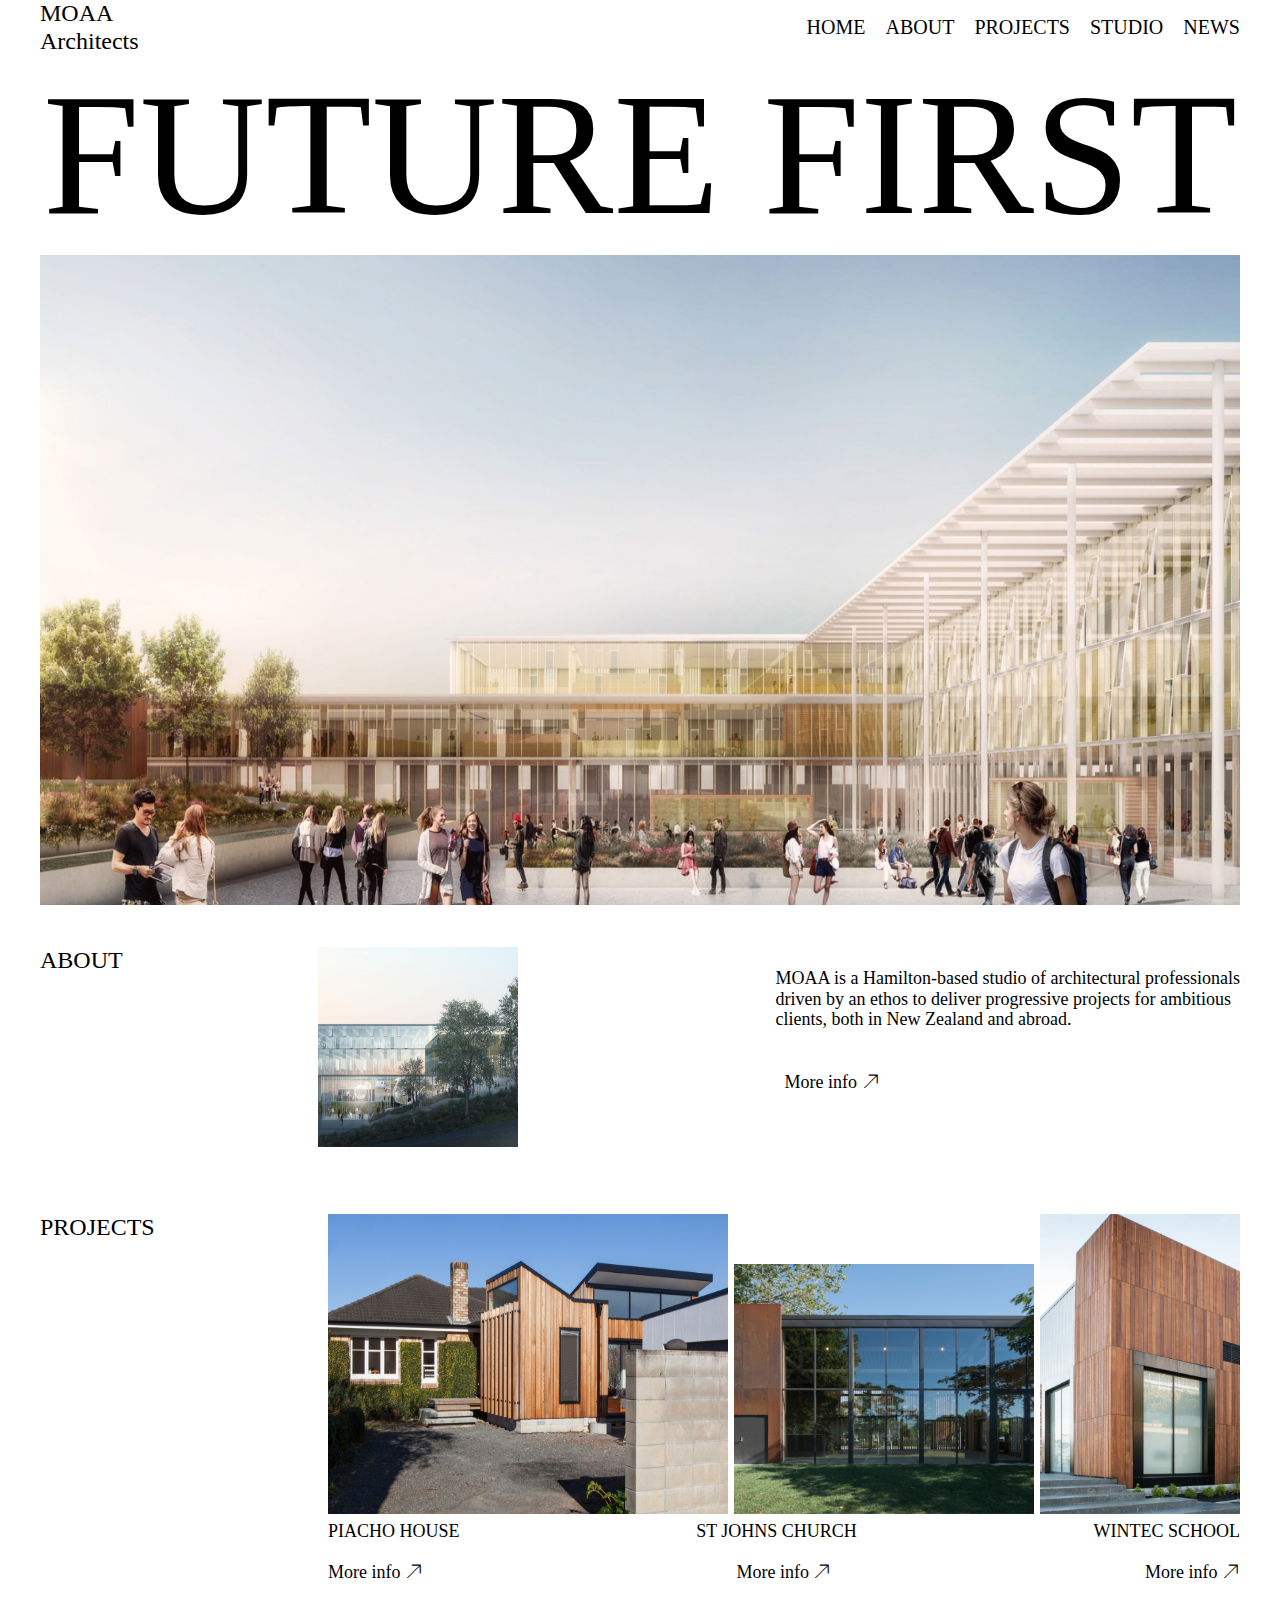
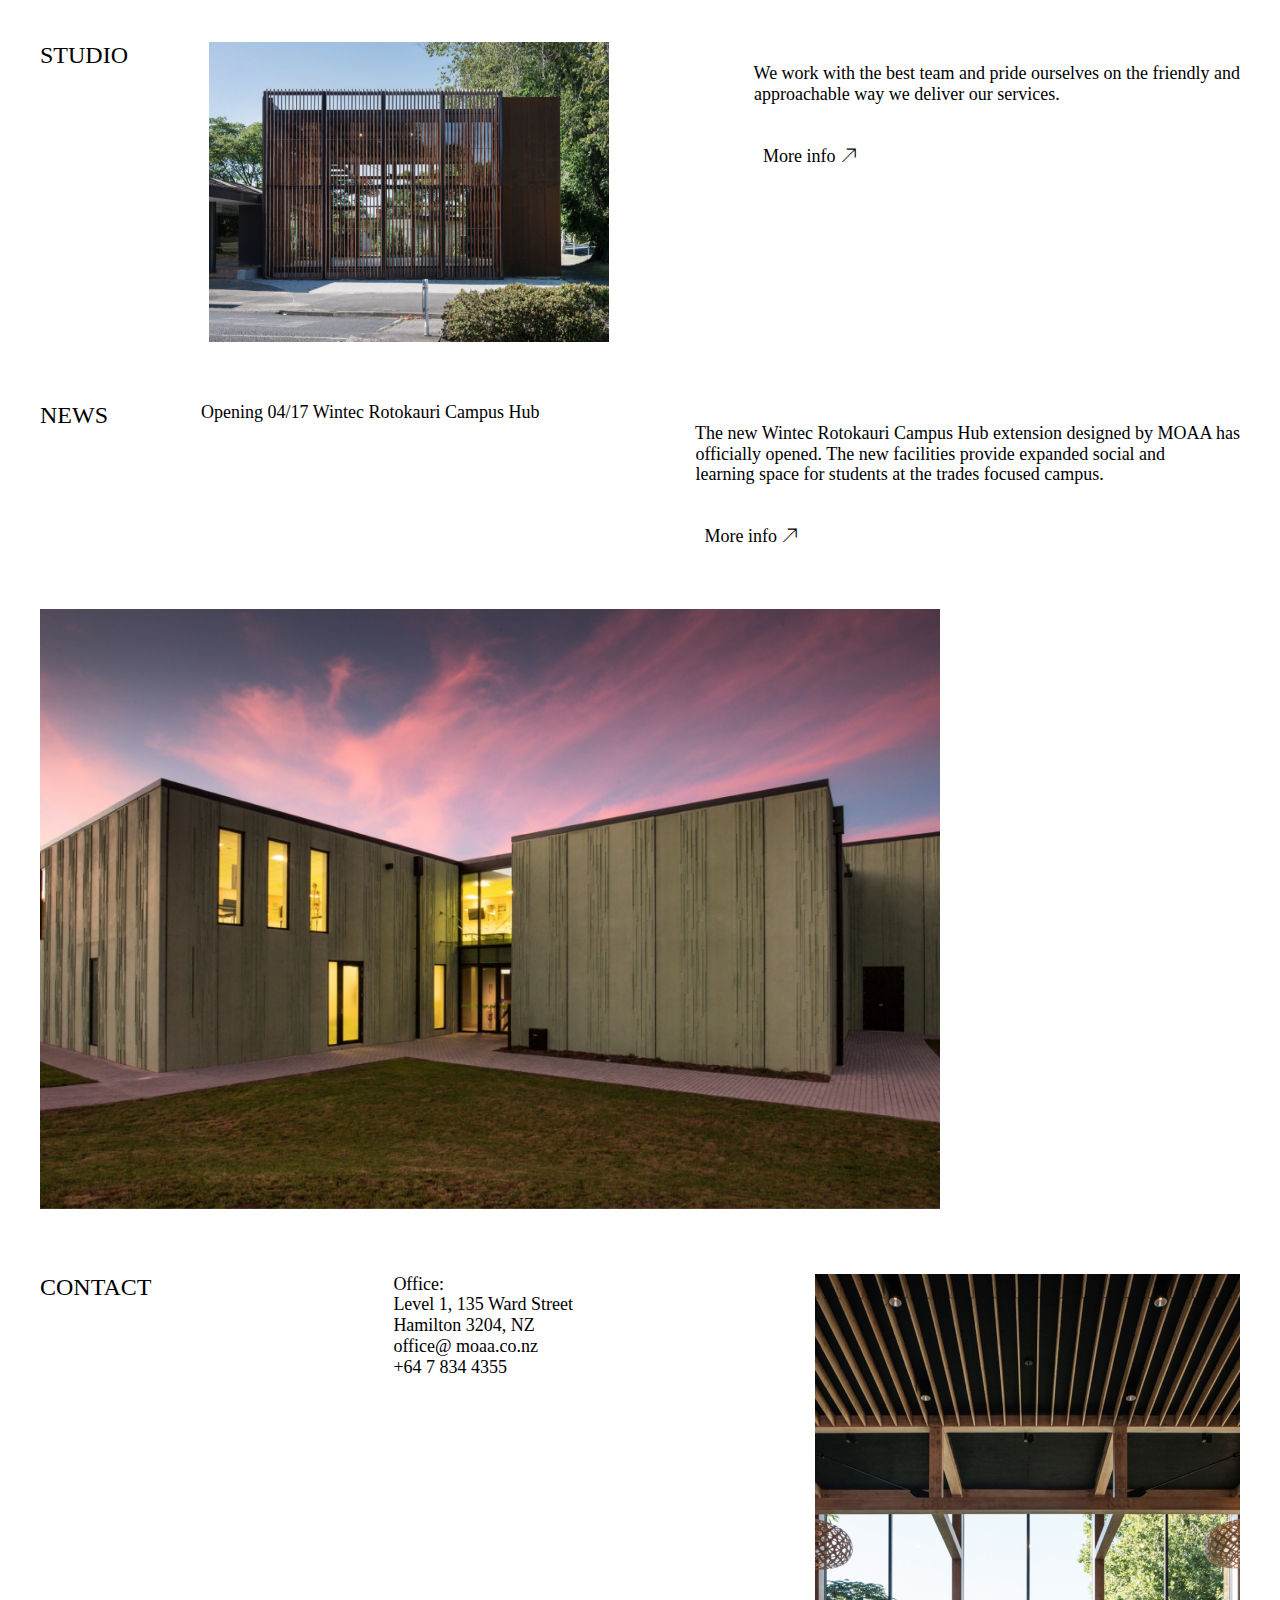
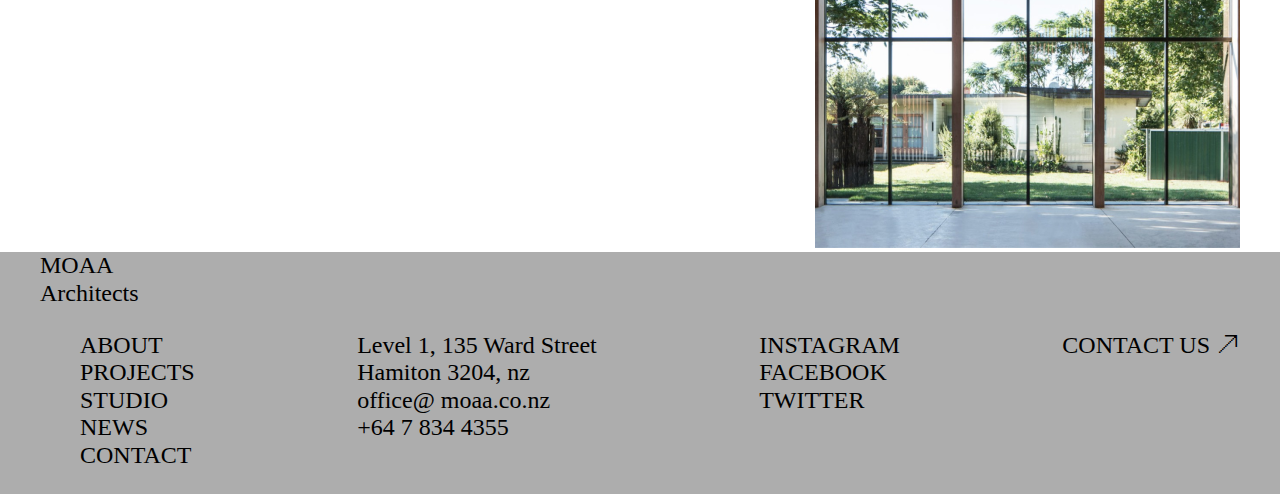
==== commit 0f4b3d06: "Add files via upload" ====
--- a/index.html
+++ b/index.html
@@ -1,161 +1,158 @@
-<!DOCTYPE html>
-<html lang="ru">
-  <head>
-    <meta charset="UTF-8" />
-    <meta name="viewport" content="width=device-width, initial-scale=1.0" />
-    <title>head</title>
-    <link rel="stylesheet" href="normalize.css" />
-    <link rel="stylesheet" href="css.css" />
-  </head>
-  <body>
-   <header>
-     <main>
-      <div class="header">
-        <div class="header__logo">
-          <span>MOAA</span><br />
-          <span>Architects</span>
-        </div>
-        <nav class="header__nav">
-          <a href="./index.html">HOME</a>
-          <a href="#about">ABOUT</a>
-          <a href="#projects">PROJECTS</a>
-          <a href="#studio">STUDIO</a>
-          <a href="#news">NEWS</a>
-        </nav>
-      </div>
-      </header>
-
-      <div class="baner">
-        <div class="baner__text">
-          <span>FUTURE FIRST</span>
-          <div>
-            <img class="baner__img" src="./image/baner.png" alt=""/>
-          </div>
-        </div>
-      </div>
-        <div class="about" id="about">
-          <span>ABOUT</span>
-
-          <img class="about__img" src="./image/about.jpg" alt="" width="200px" height="200px" />
-          <div class="about__info">
-            <span>
-              MOAA is a Hamilton-based studio of architectural professionals
-              driven by an ethos to deliver progressive projects for ambitious
-              clients, both in New Zealand and abroad.
-              <div>
-                <a href="">More info 🡥</a>
-              </div>
-            </span>
-          </div>
-        </div>
-
-        <div class="projects" id="projects">
-          <span>PROJECTS</span>
-          <div class="projects__img">
-            <img src="./image/01.png" alt="" />
-            <img src="./image/02.png" alt="" />
-            <img src="./image/O3.png" alt="" />
-            <div class="projects__text">
-              <span>PIACHO HOUSE</span>
-              <span>ST JOHNS CHURCH</span>
-              <span>WINTEC SCHOOL</span>
-            </div>
-            <div class="projects__info">
-              <a href="">More info 🡥</a>
-              <a href="">More info 🡥</a>
-              <a href="">More info 🡥</a>
-            </div>
-          </div>
-        </div>
-
-        <div class="studio" id="studio">
-          <span>STUDIO</span>
-          <img src="./image/05.png" alt="" width="400px" height="300px" />
-          <div class="studio__info">
-            <span>
-              We work with the best team and pride ourselves on the friendly and
-              approachable way we deliver our services.
-              <div>
-                <a href="">More info 🡥</a>
-              </div>
-            </span>
-          </div>
-        </div>
-
-        <div class="news" id="news">
-          <span>NEWS</span>
-          <div class="news__into">
-            <span>Opening 04/17 Wintec Rotokauri Campus Hub</span>
-          </div>
-          <div class="news__info">
-            <span>
-              The new Wintec Rotokauri Campus Hub extension designed by MOAA has
-              officially opened. The new facilities provide expanded social and
-              learning space for students at the trades focused campus.
-              <div>
-                <a href="">More info 🡥</a>
-              </div>
-            </span>
-          </div>
-        </div>
-
-        <div class="img">
-          <img src="./image/07.png" alt="" width="900px" />
-        </div>
-
-        <div class="contact">
-          <span>CONTACT</span>
-          <div class="contact__info">
-            <span>Office:</span>
-            <span>Level 1, 135 Ward Street</span>
-            <span>Hamilton 3204, NZ</span>
-            <span>office@ moaa.co.nz</span>
-            <span>+64 7 834 4355</span>
-          </div>
-          <div class="contact__into">
-            <span>
-              <img src="./image/09.png" alt="" />
-            </span>
-          </div>
-        </div>
-      
-    </div>
-    </main>
-    <footer>
-      <div class="footer">
-        <div class="container">
-          <div class="footer__logo">
-            <span>MOAA</span><br />
-            <span>Architects</span>
-          </div>
-          <div class="footer__info">
-            <ul>
-              <li>ABOUT</li>
-              <li>PROJECTS</li>
-              <li>STUDIO</li>
-              <li>NEWS</li>
-              <li>CONTACT</li>
-            </ul>
-
-            <div class="footer__txt">
-              <span>Level 1, 135 Ward Street</span>
-              <span>Hamiton 3204, nz</span>
-              <span>office@ moaa.co.nz</span>
-              <span>+64 7 834 4355</span>
-            </div>
-
-            <div class="footer__txt">
-              <span>INSTAGRAM</span>
-              <span>FACEBOOK</span>
-              <span>TWITTER</span>
-            </div>
-
-            <div class="footer__txt">
-              <a href="">CONTACT US 🡥</a>
-            </div>
-          </div>
-        </div>
-      </div>
-    </footer>
-  </body>
-</html>
+<!DOCTYPE html>
+<html lang="ru">
+  <head>
+    <meta charset="UTF-8" />
+    <meta name="viewport" content="width=device-width, initial-scale=1.0" />
+    <title>head</title>
+    <link rel="stylesheet" href="normalize.css" />
+    <link rel="stylesheet" href="css.css" />
+  </head>
+  <body>
+    <div class="container">
+      <div class="header">
+        <div class="header__logo">
+          <span>MOAA</span><br />
+          <span>Architects</span>
+        </div>
+        <nav class="header__nav">
+          <a href="./index.html">HOME</a>
+          <a href="#about">ABOUT</a>
+          <a href="#projects">PROJECTS</a>
+          <a href="#studio">STUDIO</a>
+          <a href="#news">NEWS</a>
+        </nav>
+      </div>
+
+      <div class="baner">
+        <div class="baner__text">
+          <span>FUTURE FIRST</span>
+          <div>
+            <img class="baner__img" src="./image/baner.png" alt=""/>
+          </div>
+        </div>
+      </div>
+        <div class="about" id="about">
+          <span>ABOUT</span>
+
+          <img class="about__img" src="./image/about.jpg" alt="" width="200px" height="200px" />
+          <div class="about__info">
+            <span>
+              MOAA is a Hamilton-based studio of architectural professionals
+              driven by an ethos to deliver progressive projects for ambitious
+              clients, both in New Zealand and abroad.
+              <div>
+                <a href="">More info 🡥</a>
+              </div>
+            </span>
+          </div>
+        </div>
+
+        <div class="projects" id="projects">
+          <span>PROJECTS</span>
+          <div class="projects__img">
+            <img src="./image/01.png" alt="" width="400px" height="300px" />
+            <img src="./image/02.png" alt="" width="300px" height="250px" />
+            <img src="./image/O3.png" alt="" width="200px" height="300px" />
+            <div class="projects__text">
+              <span>PIACHO HOUSE</span>
+              <span>ST JOHNS CHURCH</span>
+              <span>WINTEC SCHOOL</span>
+            </div>
+            <div class="projects__info">
+              <a href="">More info 🡥</a>
+              <a href="">More info 🡥</a>
+              <a href="">More info 🡥</a>
+            </div>
+          </div>
+        </div>
+
+        <div class="studio" id="studio">
+          <span>STUDIO</span>
+          <img src="./image/05.png" alt="" width="400px" height="300px" />
+          <div class="studio__info">
+            <span>
+              We work with the best team and pride ourselves on the friendly and
+              approachable way we deliver our services.
+              <div>
+                <a href="">More info 🡥</a>
+              </div>
+            </span>
+          </div>
+        </div>
+
+        <div class="news" id="news">
+          <span>NEWS</span>
+          <div class="news__into">
+            <span>Opening 04/17 Wintec Rotokauri Campus Hub</span>
+          </div>
+          <div class="news__info">
+            <span>
+              The new Wintec Rotokauri Campus Hub extension designed by MOAA has
+              officially opened. The new facilities provide expanded social and
+              learning space for students at the trades focused campus.
+              <div>
+                <a href="">More info 🡥</a>
+              </div>
+            </span>
+          </div>
+        </div>
+
+        <div class="img">
+          <img src="./image/07.png" alt="" width="900px" />
+        </div>
+
+        <div class="contact">
+          <span>CONTACT</span>
+          <div class="contact__info">
+            <span>Office:</span>
+            <span>Level 1, 135 Ward Street</span>
+            <span>Hamilton 3204, NZ</span>
+            <span>office@ moaa.co.nz</span>
+            <span>+64 7 834 4355</span>
+          </div>
+          <div class="contact__into">
+            <span>
+              <img src="./image/09.png" alt="" />
+            </span>
+          </div>
+        </div>
+      
+    </div>
+    <footer>
+      <div class="footer">
+        <div class="container">
+          <div class="footer__logo">
+            <span>MOAA</span><br />
+            <span>Architects</span>
+          </div>
+          <div class="footer__info">
+            <ul>
+              <li>ABOUT</li>
+              <li>PROJECTS</li>
+              <li>STUDIO</li>
+              <li>NEWS</li>
+              <li>CONTACT</li>
+            </ul>
+
+            <div class="footer__txt">
+              <span>Level 1, 135 Ward Street</span>
+              <span>Hamiton 3204, nz</span>
+              <span>office@ moaa.co.nz</span>
+              <span>+64 7 834 4355</span>
+            </div>
+
+            <div class="footer__txt">
+              <span>INSTAGRAM</span>
+              <span>FACEBOOK</span>
+              <span>TWITTER</span>
+            </div>
+
+            <div class="footer__txt">
+              <a href="">CONTACT US 🡥</a>
+            </div>
+          </div>
+        </div>
+      </div>
+    </footer>
+  </body>
+</html>
--- a/css.css
+++ b/css.css
@@ -1,217 +1,170 @@
-.header {
-  display: flex;
-  justify-content: space-between;
-}
-
-.header__logo {
-  font-size: 24px;
-}
-.banner__img{
-  width: 1200px;
-}
-.header__nav {
-  font-size: 20px;
-  display: flex;
-  align-items: center;
-  gap: 20px;
-}
-.about__section{
-    display: flex;
-    justify-content: space-between;
-    column-gap: 300px;
-    margin-top: 320px;
-    margin-left: 79px;
-    margin-right: 85px;
-}
-.text-left{
-
-    color: var(--foreground-color, #171717);
-    font-family: Helvetica Neue;
-    font-size: 40px;
-    font-style: normal;
-    font-weight: 400;
-    line-height: normal;
-    text-transform: uppercase;
-}
-    
-
-.text-one{
-    text-decoration: none;
-    color: var(--foreground-color, #171717);
-    display: flex;
-    max-width: 500px;
-    flex-direction: column;
-    justify-content: space-between;
-    flex-direction: column;
-    font-family: Helvetica Neue;
-    font-size: 22px;
-    font-style: normal;
-    font-weight: 300;
-    line-height: normal;
-}
-.PROJECTS__section{
-    display: flex;
-    justify-content: space-between;
-    margin-top: 330px;
-    margin-left: 80px;
-    
-}
-.image-three{
-    
-}
-.img{
-    margin-left: 38px;
-}
-a {
-  color: black;
-  text-decoration: none;
-}
-a:hover {
-  text-decoration: underline;
-}
-.container {
-  margin: 0 auto;
-  width: 1200px;
-}
-.baner__text {
-  font-size: 174px;
-  text-align: center;
-}
-.baner__img {
-  width: 1200px;
-  height: 650px;
-}
-.about {
-  font-size: 24px;
-  display: flex;
-  justify-content: space-between;
-  order: 1;
-}
-.about__img{
-  order: 2;
-}
-li {
-  list-style-type: none;
-}
-.about__info {
-  display: flex;
-  flex-direction: column;
-  justify-content: space-between;
-  white-space: pre;
-  font-size: 18px;
-  order: 3;
-}
-
-.projects {
-  font-size: 24px;
-  display: flex;
-  justify-content: space-between;
-  margin-top: 5%;
-}
-
-.projects__text {
-  display: flex;
-  justify-content: space-between;
-  font-size: 18px;
-}
-.projects__info {
-  margin-top: 20px;
-  display: flex;
-  justify-content: space-between;
-  font-size: 18px;
-}
-.studio {
-  font-size: 24px;
-  display: flex;
-  justify-content: space-between;
-  margin-top: 5%;
-}
-.studio__info {
-  display: flex;
-  flex-direction: column;
-  justify-content: space-between;
-  white-space: pre;
-  font-size: 18px;
-}
-
-.news {
-  font-size: 24px;
-  display: flex;
-  justify-content: space-between;
-  margin-top: 5%;
-}
-.news__info {
-  display: flex;
-  flex-direction: column;
-  justify-content: space-between;
-  white-space: pre;
-  font-size: 18px;
-}
-.news__into {
-  font-size: 18px;
-}
-
-.contact {
-  font-size: 24px;
-  display: flex;
-  justify-content: space-between;
-  margin-top: 5%;
-}
-.contact__info {
-  display: flex;
-  flex-direction: column;
-  font-size: 18px;
-}
-
-.contact__into {
-  font-size: 18px;
-}
-.footer {
-  background-color: rgb(173, 173, 173);
-  font-size: 24px;
-}
-.footer__info {
-  font-size: 18px;
-  display: flex;
-  justify-content: space-between;
-  font-size: 24px;
-}
-
-.footer__container {
-  margin: 0 auto;
-  width: 1200px;
-}
-.footer__txt {
-  display: flex;
-  flex-direction: column;
-  font-size: 24px;
-  margin-top: 2%;
-}
-@media(max-width:430px){
-  /* .header{
-    display: none;
-  } */
-  .baner__text{
-    max-width: 25%;
-  }
-  .banner__img{
-    display: flex;
-    max-width: 900px;
-    max-height: 1000px;
-  }
-  .about{
-    font-size: 100px;
-    display: flex;
-    flex-direction: column;
-    order: 1;
-  }
-  .about__img{
-    order: 3;
-    max-width: 900px;
-    max-height: 500px;
-  }
-  .about__info{
-    font-size: 50px;
-    order: 2;
-  }
-}
+.header {
+  display: flex;
+  justify-content: space-between;
+}
+
+.header__logo {
+  font-size: 24px;
+}
+.banner__img{
+  width: 1200px;
+}
+.header__nav {
+  font-size: 20px;
+  display: flex;
+  align-items: center;
+  gap: 20px;
+}
+a {
+  color: black;
+  text-decoration: none;
+}
+a:hover {
+  text-decoration: underline;
+}
+.container {
+  margin: 0 auto;
+  width: 1200px;
+}
+.baner__text {
+  font-size: 174px;
+  text-align: center;
+}
+.baner__img {
+  width: 1200px;
+  height: 650px;
+}
+.about {
+  font-size: 24px;
+  display: flex;
+  justify-content: space-between;
+  order: 1;
+}
+.about__img{
+  order: 2;
+}
+li {
+  list-style-type: none;
+}
+.about__info {
+  display: flex;
+  flex-direction: column;
+  justify-content: space-between;
+  white-space: pre;
+  font-size: 18px;
+  order: 3;
+}
+
+.projects {
+  font-size: 24px;
+  display: flex;
+  justify-content: space-between;
+  margin-top: 5%;
+}
+
+.projects__text {
+  display: flex;
+  justify-content: space-between;
+  font-size: 18px;
+}
+.projects__info {
+  margin-top: 20px;
+  display: flex;
+  justify-content: space-between;
+  font-size: 18px;
+}
+.studio {
+  font-size: 24px;
+  display: flex;
+  justify-content: space-between;
+  margin-top: 5%;
+}
+.studio__info {
+  display: flex;
+  flex-direction: column;
+  justify-content: space-between;
+  white-space: pre;
+  font-size: 18px;
+}
+
+.news {
+  font-size: 24px;
+  display: flex;
+  justify-content: space-between;
+  margin-top: 5%;
+}
+.news__info {
+  display: flex;
+  flex-direction: column;
+  justify-content: space-between;
+  white-space: pre;
+  font-size: 18px;
+}
+.news__into {
+  font-size: 18px;
+}
+
+.contact {
+  font-size: 24px;
+  display: flex;
+  justify-content: space-between;
+  margin-top: 5%;
+}
+.contact__info {
+  display: flex;
+  flex-direction: column;
+  font-size: 18px;
+}
+
+.contact__into {
+  font-size: 18px;
+}
+.footer {
+  background-color: rgb(173, 173, 173);
+  font-size: 24px;
+}
+.footer__info {
+  font-size: 18px;
+  display: flex;
+  justify-content: space-between;
+  font-size: 24px;
+}
+
+.footer__container {
+  margin: 0 auto;
+  width: 1200px;
+}
+.footer__txt {
+  display: flex;
+  flex-direction: column;
+  font-size: 24px;
+  margin-top: 2%;
+}
+@media(max-width:430px){
+  /* .header{
+    display: none;
+  } */
+  .baner__text{
+    max-width: 25%;
+  }
+  .banner__img{
+    display: flex;
+    max-width: 900px;
+    max-height: 1000px;
+  }
+  .about{
+    font-size: 100px;
+    display: flex;
+    flex-direction: column;
+    order: 1;
+  }
+  .about__img{
+    order: 3;
+    max-width: 900px;
+    max-height: 500px;
+  }
+  .about__info{
+    font-size: 50px;
+    order: 2;
+  }
+}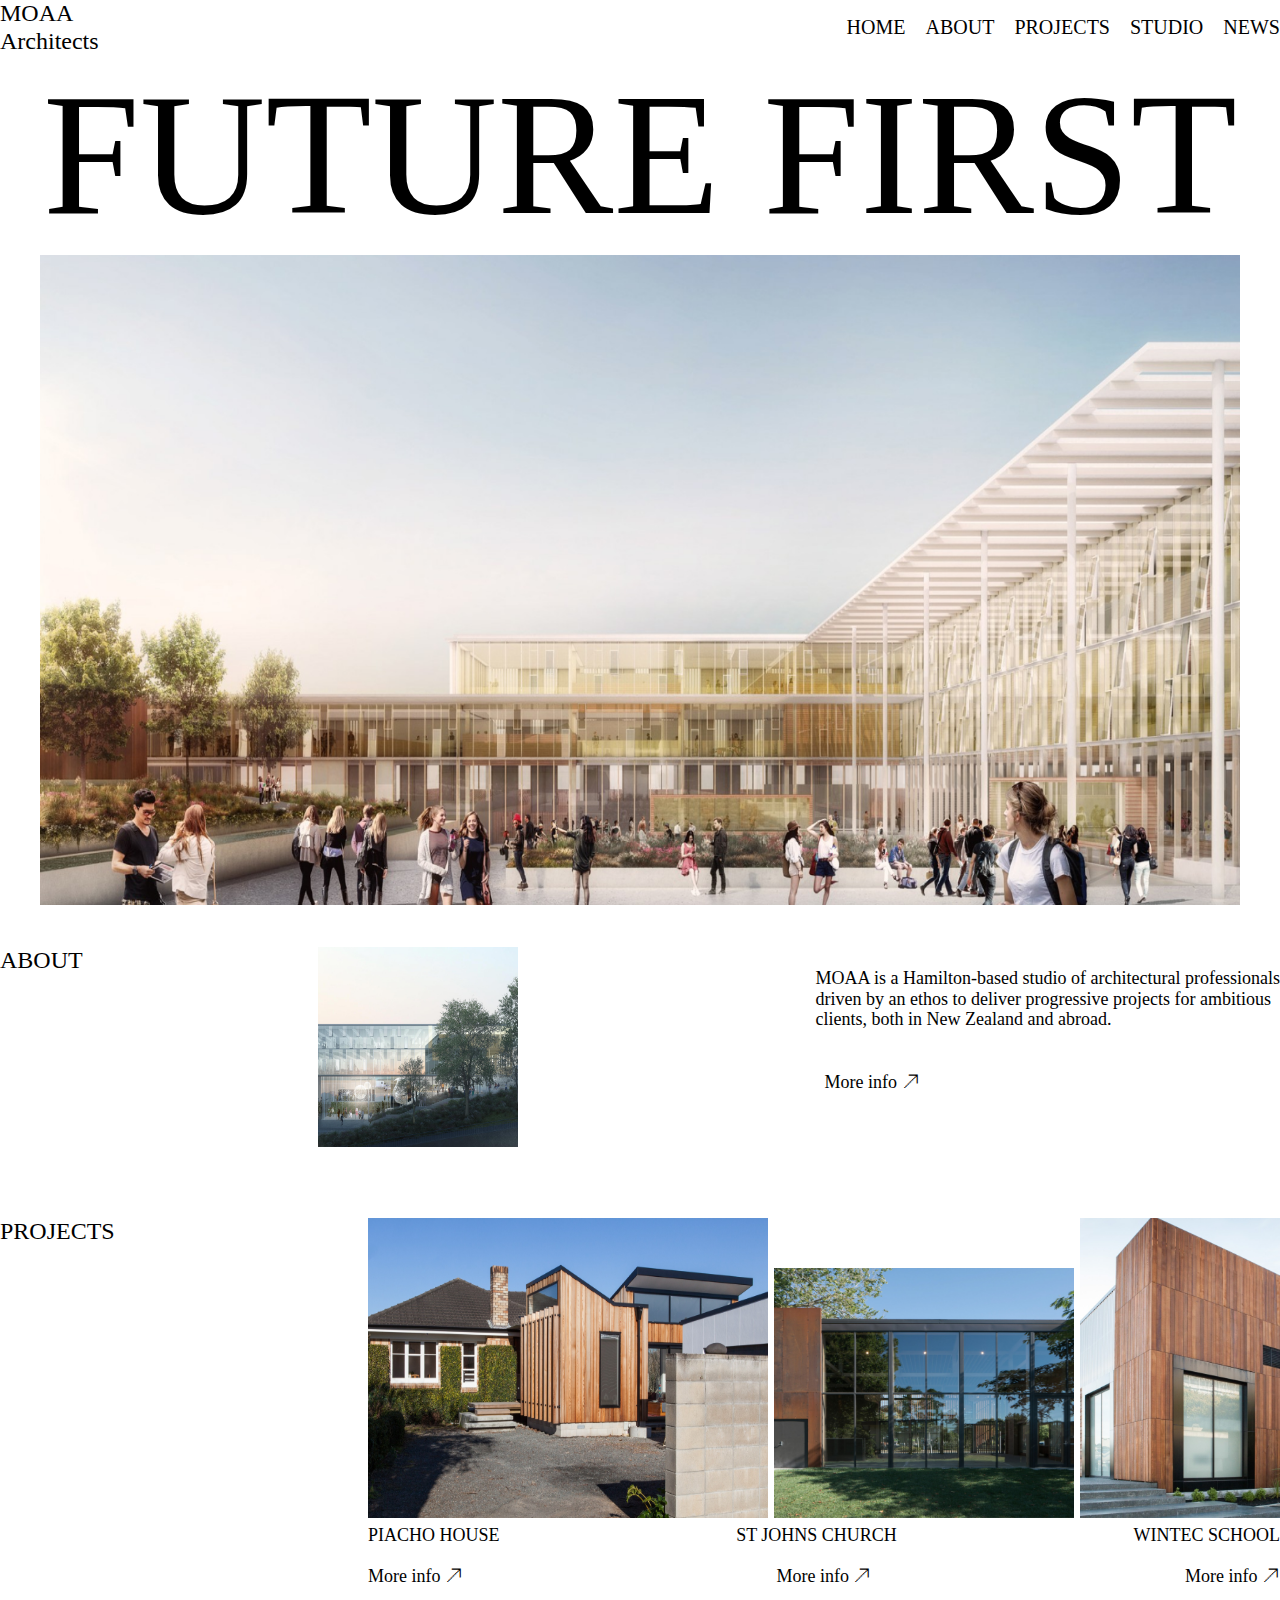
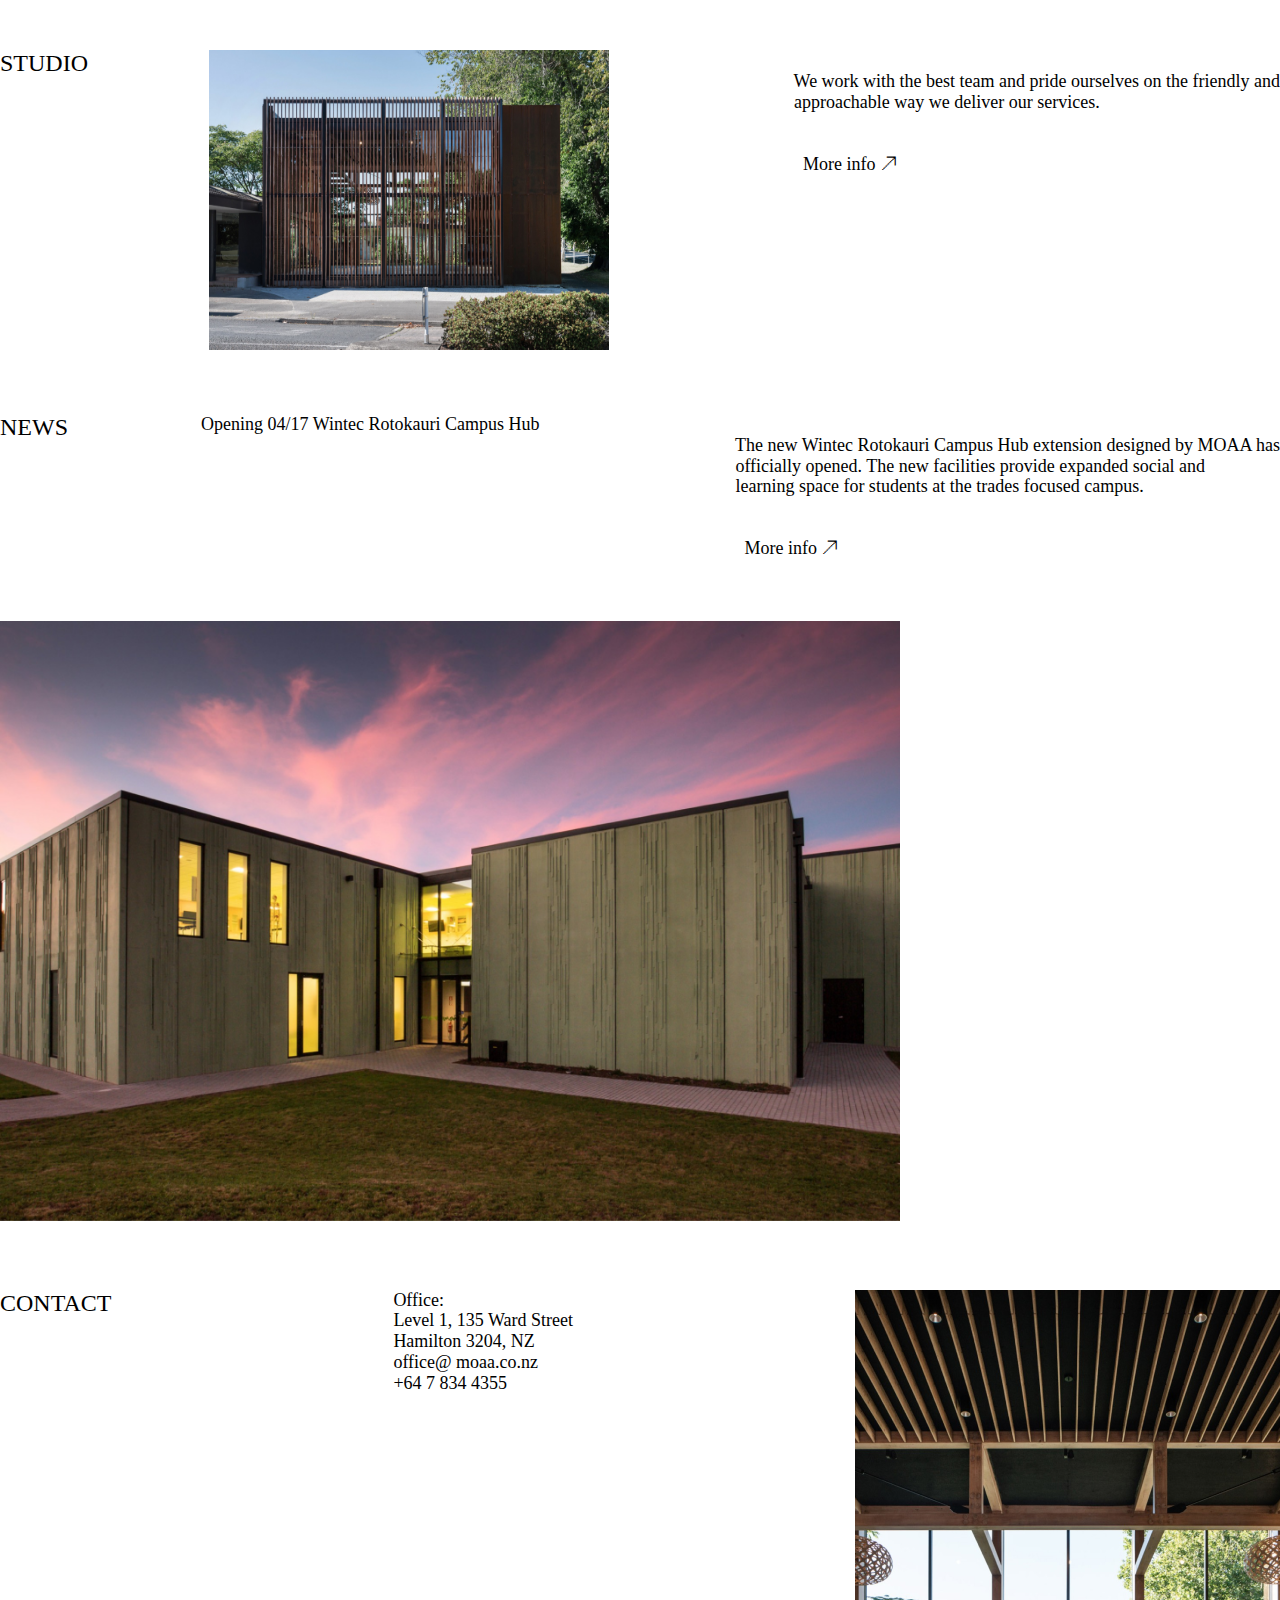
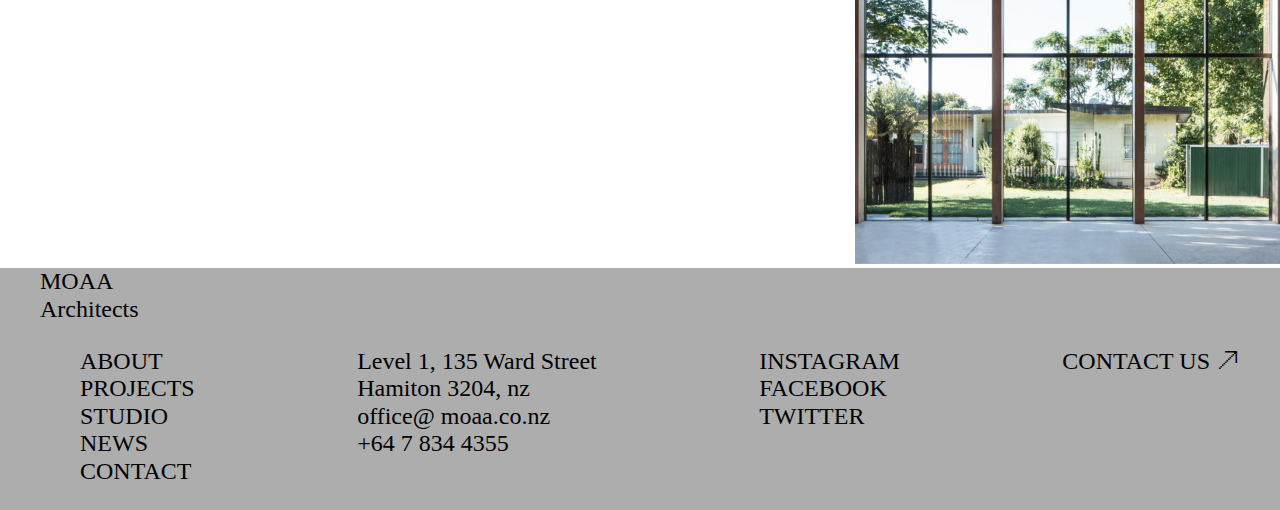
==== commit 71100ada: "Update index.html" ====
--- a/index.html
+++ b/index.html
@@ -8,7 +8,7 @@
     <link rel="stylesheet" href="css.css" />
   </head>
   <body>
-    <div class="container">
+  <header>
       <div class="header">
         <div class="header__logo">
           <span>MOAA</span><br />
@@ -31,6 +31,8 @@
           </div>
         </div>
       </div>
+      </header>
+  <main>
         <div class="about" id="about">
           <span>ABOUT</span>
 
@@ -116,8 +118,8 @@
             </span>
           </div>
         </div>
-      
     </div>
+    </main>
     <footer>
       <div class="footer">
         <div class="container">
